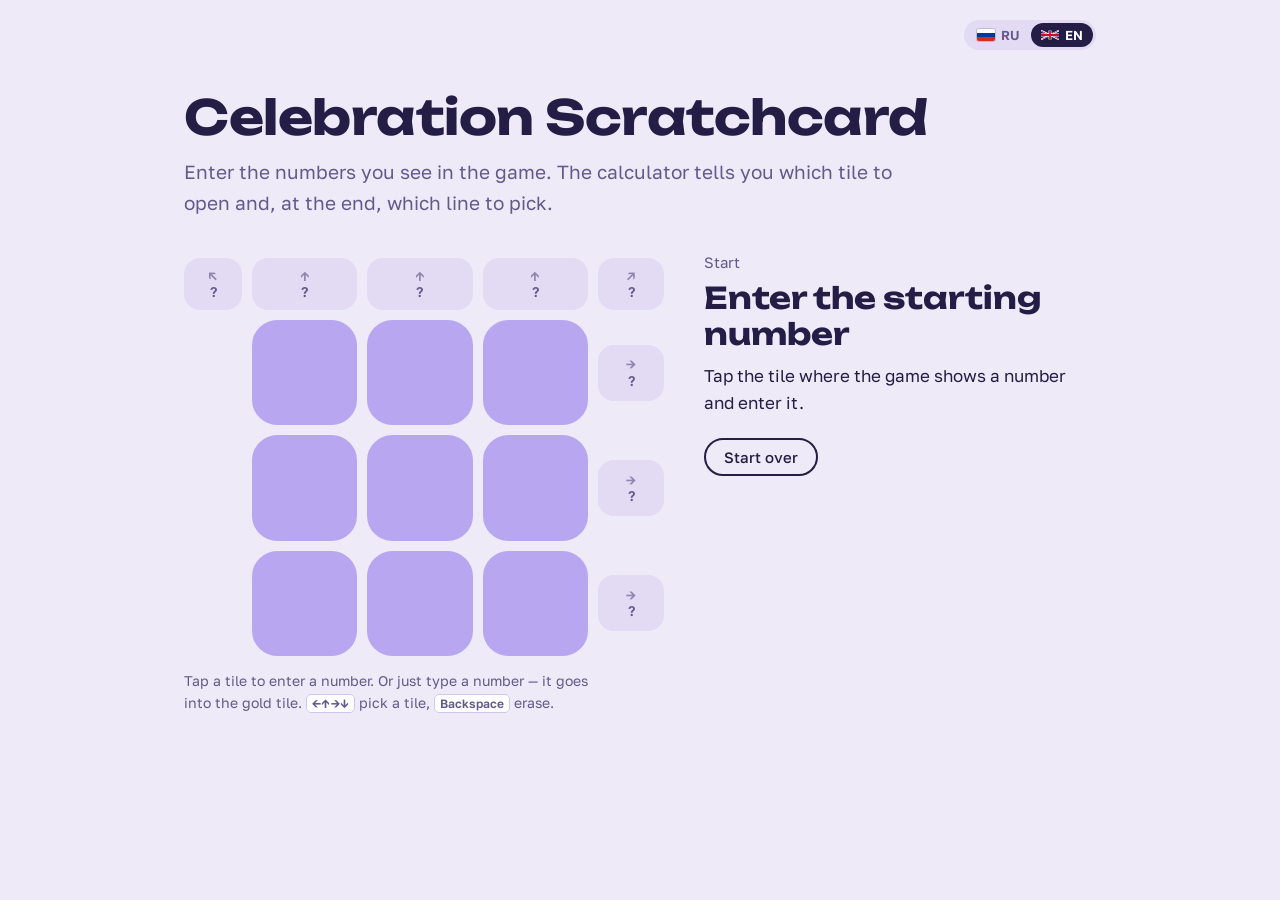
==== index.html @ 51deed46 "Статистика: считаются открытия сайта и уникальные посетители по дням Co-Authored-By: Claude Opus 5.5" ====
<!doctype html>
<html lang="ru">
<head>
<meta charset="utf-8">
<meta name="viewport" content="width=device-width, initial-scale=1">
<title>Моментальная лотерея: калькулятор</title>
<link rel="icon" type="image/png" href="[data-uri]">
<link rel="apple-touch-icon" href="[data-uri]">
<meta name="description" content="Калькулятор лучшего хода в моментальной лотерее 3×3: какую клетку открыть и какую линию выбрать.">
<link rel="stylesheet" href="https://fonts.googleapis.com/css2?family=Golos+Text:wght@400;500;600&family=Unbounded:wght@500;700&display=swap">
<style>
:root {
  --paper: #EEEAF7;
  --paper-deep: #E2DBF3;
  --ink: #241D45;
  --muted: #625A8A;
  --petal: #B9A6F0;
  --petal-soft: #D6CAF7;
  --tile: #4B4592;
  --gold: #F2B92C;
  --pumpkin: #D9542A;
  --rule: #CFC6EA;
  --display: "Unbounded", "Arial Rounded MT Bold", system-ui, sans-serif;
  --text: "Golos Text", "Segoe UI", system-ui, sans-serif;
}

* { box-sizing: border-box; }

html { -webkit-text-size-adjust: 100%; }

body {
  margin: 0;
  background: var(--paper);
  color: var(--ink);
  font: 17px/1.6 var(--text);
}

a { color: var(--tile); }
a:focus-visible, button:focus-visible, input:focus-visible, summary:focus-visible {
  outline: 3px solid var(--gold);
  outline-offset: 2px;
}

.site-header {
  max-width: 960px;
  margin: 0 auto;
  padding: 20px 24px 0;
  display: flex;
  align-items: baseline;
  gap: 16px;
  flex-wrap: wrap;
}
.site-name {
  font: 700 18px/1 var(--display);
  color: var(--ink);
  text-decoration: none;
}
.site-header nav a { color: var(--muted); text-decoration: none; font-size: 15px; }
.site-header nav a:hover { color: var(--ink); }

main { max-width: 960px; margin: 0 auto; padding: 0 24px 64px; }

h1, h2, h3 { font-family: var(--display); font-weight: 700; line-height: 1.15; }
h1 { font-size: clamp(30px, 5vw, 48px); margin: 40px 0 12px; letter-spacing: -0.01em; }
h2 { font-size: clamp(22px, 3vw, 28px); margin: 64px 0 12px; }
h3 { font-size: 17px; margin: 32px 0 8px; font-weight: 500; }

.lede { font-size: 19px; max-width: 62ch; color: var(--muted); margin: 0 0 32px; }
.prose { max-width: 68ch; }
.prose p { margin: 0 0 14px; }

table { border-collapse: collapse; margin: 8px 0 20px; font-size: 16px; }
th, td { text-align: left; padding: 8px 18px 8px 0; border-bottom: 1px solid var(--rule); vertical-align: top; }
th { font-weight: 600; }

.footer { max-width: 960px; margin: 0 auto; padding: 24px; color: var(--muted); font-size: 14px; border-top: 1px solid var(--rule); }

@media (prefers-reduced-motion: reduce) {
  * { transition: none !important; animation: none !important; }
}

  .calc { display: grid; grid-template-columns: minmax(300px, 480px) 1fr; gap: 40px; align-items: start; margin-top: 8px; }
  @media (max-width: 820px) {
    .calc { grid-template-columns: 1fr; gap: 20px; }
    .calc .advice { min-height: 0; }
    .lede { font-size: 17px; margin-bottom: 20px; }
  }

  /* Поле как в игре: значки линий сверху и справа */
  .board {
    display: grid; gap: 10px; max-width: 480px;
    grid-template-columns: 58px repeat(3, minmax(0, 1fr)) 66px;
    grid-template-rows: 60px repeat(3, auto);
  }
  .cell {
    aspect-ratio: 1; border: 0; border-radius: 24%; cursor: pointer;
    background: var(--petal); color: var(--ink);
    display: grid; place-items: center; position: relative;
    font: 700 clamp(26px, 5vw, 38px)/1 var(--display);
    transition: transform .12s ease, box-shadow .12s ease;
  }
  .cell:hover { transform: translateY(-1px); }
  .cell.known { background: var(--tile); color: #fff; }
  .cell.best { box-shadow: 0 0 0 4px var(--gold), 0 0 24px rgba(242,185,44,.55); background: #F7D774; }
  .cell.inline { box-shadow: 0 0 0 4px var(--ink); }
  .cell.picked { outline: 3px dashed var(--ink); outline-offset: 3px; }

  .badge {
    border: 0; border-radius: 16px; cursor: pointer; padding: 4px 2px;
    background: var(--ink); color: #fff;
    display: grid; place-items: center; align-content: center; gap: 1px;
    font: 600 14px/1.1 var(--text); font-variant-numeric: tabular-nums;
  }
  .badge .arr { font-size: 13px; opacity: .65; }
  .badge.empty { background: var(--paper-deep); color: var(--muted); cursor: default; }
  .badge.best { background: var(--gold); color: var(--ink); }
  .badge.sel { outline: 3px solid var(--tile); outline-offset: 2px; }
  .badge.col { align-self: end; height: 52px; }
  .badge.row { align-self: center; height: 56px; }
  .badge.diag { align-self: end; height: 52px; }
  @media (max-width: 460px) {
    .board { gap: 7px; grid-template-columns: 46px repeat(3, minmax(0, 1fr)) 52px; grid-template-rows: 52px repeat(3, auto); }
    .badge { font-size: 12px; border-radius: 12px; }
    .badge.col, .badge.diag { height: 46px; }
  }

  .pad { display: grid; grid-template-columns: repeat(5, 1fr); gap: 8px; margin-top: 18px; max-width: 420px; }
  .pad[hidden] { display: none; }
  .pad button {
    border: 0; border-radius: 12px; padding: 12px 0; cursor: pointer;
    font: 700 18px var(--display); background: #fff; color: var(--ink);
  }
  .pad button:disabled { opacity: .3; cursor: default; }
  .pad .clear { font: 500 14px var(--text); }
  @media (hover: none) { .pad-hint kbd, .kbd-only { display: none; } }
  .pad-hint { font-size: 14px; color: var(--muted); margin: 14px 0 0; max-width: 46ch; }
  kbd { font: 600 12px var(--text); background: #fff; border: 1px solid var(--rule); border-radius: 5px; padding: 1px 5px; }

  .advice { min-height: 220px; }
  .step { font-size: 15px; color: var(--muted); margin: 0 0 6px; }
  .verdict { font: 700 clamp(22px, 3.2vw, 30px)/1.2 var(--display); margin: 0 0 10px; }
  .sub { margin: 0 0 18px; max-width: 46ch; }
  .line-detail { margin-top: 22px; max-width: 520px; }
  .line-detail[hidden] { display: none; }
  .lines-head { font-weight: 600; margin: 0 0 2px; display: flex; justify-content: space-between; gap: 16px; }
  .lines-note { font-size: 14px; color: var(--muted); margin: 0 0 8px; max-width: 52ch; }
  .chips { display: flex; flex-wrap: wrap; gap: 5px; margin-top: 6px; }
  .chip { font-size: 13px; padding: 2px 8px; border-radius: 999px; background: #fff; border: 1px solid var(--rule); font-variant-numeric: tabular-nums; white-space: nowrap; }
  .chip b { font-family: var(--display); font-weight: 700; margin-right: 4px; }
  .chip i { font-style: normal; color: var(--muted); margin-left: 4px; }
  .chip.hi { background: var(--tile); border-color: var(--tile); color: #fff; }
  .chip.hi i { color: #DDD7FF; }
  .chip.mid { background: var(--petal-soft); border-color: var(--petal); }

  .all-lines { margin-top: 36px; }
  .all-lines[hidden] { display: none; }
  .all-lines h2 { margin: 0 0 6px; font-size: 20px; }
  .all-lines .lines-note { margin-bottom: 0; }
  .lines-grid { display: grid; grid-template-columns: repeat(auto-fill, minmax(100px, 1fr)); gap: 8px; margin-top: 14px; }
  .lcol { background: #fff; border: 1px solid var(--rule); border-radius: 14px; padding: 9px 7px; transition: box-shadow .12s ease; }
  .lcol.best { border: 2px solid var(--gold); padding: 8px 6px; }
  .lcol.sel { box-shadow: 0 0 0 3px var(--tile); }
  /* Шапка карточки: мини-поле с клетками линии и средний выигрыш */
  .lcol-head { display: flex; align-items: center; gap: 7px; margin: 0 0 8px; padding-bottom: 8px; border-bottom: 1px solid var(--rule); }
  .mini { display: grid; grid-template-columns: repeat(3, 9px); gap: 2px; flex: none; }
  .mini i { width: 9px; height: 9px; border-radius: 2px; background: var(--paper-deep); }
  .mini i.on { background: var(--tile); }
  .lcol-head .v { font: 700 16px/1 var(--display); white-space: nowrap; letter-spacing: -0.02em; }
  .lcol ul { list-style: none; padding: 0; margin: 0; font-size: 14px; font-variant-numeric: tabular-nums; }
  .lcol li { display: flex; justify-content: space-between; gap: 4px; padding: 2px 4px; border-radius: 6px; }
  .lcol li .s { color: var(--muted); }
  .lcol li .s::after { content: " →"; opacity: .6; }
  .lcol .cols { display: flex; justify-content: space-between; font-size: 11px; color: var(--muted); padding: 0 6px 4px; }
  .lcol li.big { background: var(--petal-soft); font-weight: 700; }
  .lcol li.big .s { color: var(--ink); }
  /* Телефон: три карточки в ряд, компактнее */
  @media (max-width: 460px) {
    .lines-grid { grid-template-columns: repeat(3, minmax(0, 1fr)); gap: 6px; }
    .lcol, .lcol.best { padding: 7px 5px; }
    .lcol.best { padding: 6px 4px; }
    .lcol-head { gap: 5px; }
    .mini { grid-template-columns: repeat(3, 6px); gap: 1px; }
    .mini i { width: 6px; height: 6px; }
    .lcol-head .v { font-size: 14px; }
    .lcol .cols { padding: 0 3px 3px; font-size: 10px; }
    .lcol ul { font-size: 13px; }
    .lcol li { padding: 1px 3px; gap: 4px; }
  }
  .actions { margin-top: 22px; display: flex; gap: 12px; flex-wrap: wrap; }
  .btn { border: 2px solid var(--ink); background: transparent; color: var(--ink); border-radius: 999px; padding: 8px 18px; font: 500 15px var(--text); cursor: pointer; }
  .btn:hover { background: var(--ink); color: var(--paper); }

  /* Запись результата партии */
  .report { margin-top: 22px; padding: 14px 16px; background: #fff; border: 1px solid var(--rule); border-radius: 14px; max-width: 46ch; }
  .report-q { font-weight: 600; margin: 0 0 2px; }
  .report-note { font-size: 14px; color: var(--muted); margin: 0 0 10px; }
  .report-why { font-size: 14px; color: var(--muted); margin: 0 0 4px; }
  .report.nudge { border: 2px solid var(--gold); box-shadow: 0 0 0 4px rgba(242,185,44,.35); }
  .reset-warn { margin: 16px 0 0; padding: 10px 12px; background: #FCEFC7; border: 2px solid var(--gold); border-radius: 12px; font-size: 14px; max-width: 46ch; }
  .sums { display: flex; flex-wrap: wrap; gap: 6px; }
  .sums { gap: 8px; }
  .sums button { border: 0; background: var(--tile); color: #fff; border-radius: 12px; padding: 9px 14px; cursor: pointer; font: 500 15px var(--text); font-variant-numeric: tabular-nums; box-shadow: 0 2px 0 var(--ink); transition: transform .1s ease, background .1s ease; }
  .sums button b { font: 700 17px var(--display); }
  .sums button .arr { opacity: .6; margin: 0 4px; }
  .sums button:hover { background: var(--gold); color: var(--ink); transform: translateY(-1px); }
  .sums button:disabled { opacity: .5; cursor: default; }
  .report-done { margin: 0; font-weight: 600; }
  /* Предупреждение о гарантированной линии */
  .guard { margin: 0 0 18px; padding: 14px 16px; background: #fff; border: 1px solid var(--rule); border-left: 4px solid var(--tile); border-radius: 12px; max-width: 46ch; }
  .guard-title { margin: 0 0 4px; font-weight: 600; }
  .guard-text { margin: 0 0 12px; font-size: 15px; color: var(--muted); }
  .guard .btn { padding: 6px 16px; font-size: 14px; }
  /* Вопрос про фею: две кнопки, без ответа результат не записать */
  .elf-q { margin: 0 0 14px; padding: 12px 14px; background: #FCEFC7; border: 2px solid var(--gold); border-radius: 12px; }
  .elf-q-text { margin: 0 0 10px; font-weight: 600; }
  .seg { display: flex; gap: 8px; flex-wrap: wrap; }
  .seg button { border: 2px solid var(--ink); background: #fff; color: var(--ink); border-radius: 999px; padding: 7px 16px; font: 500 15px var(--text); cursor: pointer; }
  .seg button.on { background: var(--ink); color: #fff; }
  .elf-hint { margin: 10px 0 0; font-size: 14px; color: var(--pumpkin); }

  /* Статистика игроков */
  .stats h2 { margin: 48px 0 14px; font-size: 20px; }
  .st-grid { display: grid; grid-template-columns: repeat(auto-fit, minmax(280px, 1fr)); gap: 12px; }
  @media (min-width: 700px) { .st-grid { grid-template-columns: repeat(2, 1fr); } }
  .st-card { background: #fff; border: 1px solid var(--rule); border-radius: 16px; padding: 16px 18px; }
  .st-card h3 { margin: 0 0 6px; font: 600 14px var(--text); color: var(--muted); }
  .st-big { font: 700 20px/1.25 var(--display); margin: 0 0 6px; }
  .st-text { margin: 0; font-size: 15px; color: var(--muted); }
  .st-text b { color: var(--ink); }
  .elf-split { margin-top: 8px; font-size: 14px; }
  .st-foot { margin: 8px 0 0; font-size: 13px; color: var(--muted); }
  .cmp-note { font-size: 13px; margin: 0 0 10px; }
  .cmp { display: grid; gap: 10px; margin-top: 4px; font-size: 14px; }
  .cmp-row { display: grid; grid-template-columns: 96px 1fr; gap: 10px; align-items: center; }
  .cmp-name { font-weight: 600; line-height: 1.2; }
  .cmp-name small { display: block; font-weight: 400; color: var(--muted); font-size: 12px; }
  .cmp-bars { display: grid; gap: 3px; }
  .cmp-bar { display: grid; grid-template-columns: minmax(40px, 1fr) 13.5em; gap: 8px; align-items: center; font-variant-numeric: tabular-nums; }
  .cmp-bar .track { display: block; }
  .cmp-bar i { display: block; height: 10px; border-radius: 3px; min-width: 2px; }
  .cmp-bar.real i { background: var(--tile); }
  .cmp-bar.calc i { background: var(--petal); }
  .cmp-bar span { white-space: nowrap; color: var(--muted); font-size: 12.5px; }
  /* Телефон: название группы сверху, под ним подпись и полоса на всю ширину карточки */
  @media (max-width: 560px) {
    .cmp { gap: 14px; }
    .cmp-row { grid-template-columns: 1fr; gap: 6px; }
    .cmp-name small { display: inline; margin-left: 6px; }
    .cmp-bars { gap: 6px; }
    .cmp-bar { grid-template-columns: 1fr; gap: 3px; }
    .cmp-bar span:last-child { order: -1; white-space: normal; }
  }
  .cmp-bar.real span { color: var(--ink); }


  .site-header { justify-content: flex-end; align-items: center; }
  .lang { display: flex; gap: 2px; padding: 3px; border-radius: 999px; background: var(--paper-deep); }
  .lang button { display: inline-flex; align-items: center; gap: 6px; border: 0; background: transparent; color: var(--muted); border-radius: 999px; padding: 4px 10px; font: 600 13px var(--text); cursor: pointer; }
  .lang .flag { width: 18px; height: 12px; border-radius: 2px; box-shadow: 0 0 0 1px rgba(0,0,0,.15); flex: none; }
  .lang button.on { background: var(--ink); color: #fff; }
</style>
</head>
<body>
<header class="site-header">
    <div class="lang" role="group" aria-label="Язык / Language"><button type="button" data-lang="ru"><svg class="flag" viewBox="0 0 9 6" aria-hidden="true"><rect width="9" height="2" fill="#fff"/><rect y="2" width="9" height="2" fill="#0039A6"/><rect y="4" width="9" height="2" fill="#D52B1E"/></svg>RU</button><button type="button" data-lang="en"><svg class="flag" viewBox="0 0 60 30" aria-hidden="true"><clipPath id="gbc"><path d="M30,15h30v15zv15h-30zh-30v-15zv-15h30z"/></clipPath><path d="M0,0v30h60v-30z" fill="#012169"/><path d="M0,0 60,30M60,0 0,30" stroke="#fff" stroke-width="6"/><path d="M0,0 60,30M60,0 0,30" clip-path="url(#gbc)" stroke="#C8102E" stroke-width="4"/><path d="M30,0v30M0,15h60" stroke="#fff" stroke-width="10"/><path d="M30,0v30M0,15h60" stroke="#C8102E" stroke-width="6"/></svg>EN</button></div>
</header>

<main>
  <h1 data-i18n="h1">Моментальная лотерея</h1>
  <p class="lede" data-i18n="lede">Отметьте цифры, которые видите в игре. Калькулятор подскажет, какую клетку открыть, а в конце — какую линию выбрать.</p>

  <section class="calc" data-i18n-aria="calcAria" aria-label="Калькулятор хода">
    <div>
      <div class="board" id="board"></div>
      <div class="pad" id="pad" hidden></div>
      <p class="pad-hint" id="padHint"></p>
    </div>
    <div class="advice" aria-live="polite">
      <p class="step" id="step"></p>
      <p class="verdict" id="verdict"></p>
      <p class="sub" id="sub"></p>
      <div class="guard" id="guard" hidden>
        <p class="guard-title" id="guardTitle"></p>
        <p class="guard-text" id="guardText"></p>
        <button class="btn" id="guardBtn" type="button" data-i18n="guardBtn">Взять гарантию</button>
      </div>
      <div class="report" id="report" hidden>
        <p class="report-q" data-i18n="reportQ">Какая сумма выпала? Нажмите на неё</p>
        <p class="report-why" data-i18n="reportWhy">Из отмеченных результатов строится статистика игроков ниже.</p>
        <p class="report-note" id="reportNote"></p>
        <div class="elf-q" id="elfCheckWrap" hidden>
          <p class="elf-q-text" id="elfQText"></p>
          <div class="seg"><button type="button" id="elfYesBtn" data-i18n="elfYes">Появилась</button><button type="button" id="elfNoBtn" data-i18n="elfNo">Не появилась</button></div>
          <p class="elf-hint" id="elfHint" data-i18n="elfHint">Сначала отметьте, появилась ли фея, — потом выберите сумму.</p>
        </div>
        <input type="checkbox" id="elfCheck" hidden>
        <div class="sums" id="reportSums"></div>
      </div>
      <p class="reset-warn" id="resetWarn" data-i18n="resetWarn" hidden>Вы не отметили, какая сумма выпала. Отметьте её выше — это пополнит статистику. Чтобы всё же начать заново, нажмите кнопку ещё раз.</p>
      <div class="actions"><button class="btn" id="reset" type="button" data-i18n="reset">Начать заново</button></div>
    </div>
  </section>

  <section class="all-lines" id="allLines" hidden data-i18n-aria="allLinesAria" aria-label="Все линии">
    <h2 data-i18n="allLinesH">Что может дать каждая линия</h2>
    <p class="lines-note" data-i18n="linesNote">Слева — сумма трёх цифр линии, справа — сколько очков она даёт. Сверху — средний выигрыш линии. Золотая рамка — лучшая линия.</p>
    <div class="lines-grid" id="linesGrid"></div>
  </section>

  <section class="stats" id="stats" hidden data-i18n-aria="statsH" aria-label="Статистика игроков">
    <h2 data-i18n="statsH">Статистика игроков</h2>
    <div class="st-grid">
      <div class="st-card" id="stFair"></div>
      <div class="st-card" id="stGroups"></div>
      <div class="st-card" id="stElf" hidden></div>
      <div class="st-card" id="stMine" hidden></div>
    </div>
  </section>

</main>

<script>
(() => {
  const DEFAULT_PAY = {6:1680,7:84,8:630,9:280,10:42,11:34,12:180,13:120,14:53,15:105,16:53,17:144,18:48,19:202,20:105,21:51,22:420,23:840,24:1008};
  const LINES = [[0,3,6],[1,4,7],[2,5,8],[0,4,8],[2,4,6],[6,7,8],[3,4,5],[0,1,2]];
  // ---------- Языки: все тексты сайта на русском и английском ----------
  const LANG_KEY = "lotteryLang";
  let lang = (() => {
    try { const v = localStorage.getItem(LANG_KEY); if (v === "ru" || v === "en") return v; } catch (e) { /* нет хранилища */ }
    return /^(ru|uk|be|kk)/i.test(navigator.language || "") ? "ru" : "en";
  })();
  const ruPlural = (n, one, few, many) => {
    const a = n % 10, b = n % 100;
    return n + " " + (a === 1 && b !== 11 ? one : a >= 2 && a <= 4 && (b < 12 || b > 14) ? few : many);
  };
  const I18N = {
    ru: {
      title: "Моментальная лотерея: калькулятор",
      h1: "Моментальная лотерея",
      lede: "Отметьте цифры, которые видите в игре. Калькулятор подскажет, какую клетку открыть, а в конце — какую линию выбрать.",
      calcAria: "Калькулятор хода",
      guardBtn: "Взять гарантию",
      reportQ: "Какая сумма выпала? Нажмите на неё",
      reportWhy: "Из отмеченных результатов строится статистика игроков ниже.",
      resetWarn: "Вы не отметили, какая сумма выпала. Отметьте её выше — это пополнит статистику. Чтобы всё же начать заново, нажмите кнопку ещё раз.",
      elfYes: "Появилась",
      elfNo: "Не появилась",
      elfHint: "Сначала отметьте, появилась ли фея, — потом выберите сумму.",
      reset: "Начать заново",
      allLinesAria: "Все линии",
      allLinesH: "Что может дать каждая линия",
      linesNote: "Слева — сумма трёх цифр линии, справа — сколько очков она даёт. Сверху — средний выигрыш линии. Золотая рамка — лучшая линия.",
      statsH: "Статистика игроков",
      lineAcc: ["левую колонку","центральную колонку","правую колонку","диагональ ↘","диагональ ↙","нижний ряд","средний ряд","верхний ряд"],
      lineShort: ["Левая колонка","Центральная колонка","Правая колонка","Диагональ ↘","Диагональ ↙","Нижний ряд","Средний ряд","Верхний ряд"],
      cellNames: ["верхний левый угол","верхний центр","верхний правый угол","центр слева","центр","центр справа","нижний левый угол","нижний центр","нижний правый угол"],
      erase: "Стереть",
      hintIdle: 'Нажмите на клетку, чтобы вписать цифру.<span class="kbd-only"> Или просто введите цифру с клавиатуры — она попадёт в золотую клетку. <kbd>←↑→↓</kbd> выбор клетки, <kbd>Backspace</kbd> стереть.</span>',
      hintCell: c => "Клетка: " + c + ". Введите цифру или выберите ниже.",
      hintDup: d => "Цифра " + d + " уже стоит в поле. Каждая цифра встречается один раз.",
      hintPickFirst: "Сначала выберите клетку: нажмите на неё или используйте стрелки.",
      ariaBest: ", лучший ход",
      ariaEmpty: ", пусто",
      ariaLine: (name, sure, v) => name + ": " + (sure ? "" : "в среднем ") + v + " очков",
      colSum: "сумма", colPts: "очки",
      prizeOne: (p, jack, pay) => "с шансом " + p + " там " + (jack ? "джекпот " : "") + pay,
      prizeMany: list => "с шансом " + list,
      guardTitle: (line, v) => "Можно взять гарантию: " + line.toLowerCase() + " — " + ruPlural(v, "очко", "очка", "очков") + ".",
      guardText: (best, n10, val, prize, avg) => best + " в " + n10 + " из 10 случаев даст меньше " + val + ", зато " + prize + ". В среднем — " + avg + ".",
      stepStart: "Начало",
      verdictStart: "Впишите стартовую цифру",
      subStart: "Нажмите на клетку, где в игре открыта цифра, и введите её.",
      step: n => "Ход " + n + " из 3",
      stepDone: "Все ходы сделаны",
      calculating: "Считаю…",
      stepReady: "Готово",
      verdictStop: "Дальше можно не открывать",
      subStop: (line, v) => "Берите " + line + ": это гарантированные " + v + " очков, больше уже ничего не даст.",
      verdictOpen: c => "Откройте " + c,
      subOpen: "Она подсвечена золотым. Впишите цифру, которая там откроется.",
      verdictTake: line => "Берите " + line,
      subSure: v => "Это гарантированные " + v + " очков.",
      subAvg: v => "В среднем около " + v + " очков.",
      doneQueued: "Сохранено. Сервер сейчас не отвечает — партия отправится сама, когда появится связь.",
      doneOk: "Записано, спасибо!",
      doneNext: " Для новой партии нажмите «Начать заново».",
      elfQPossible: "Фея могла появиться в этой партии:",
      elfQJack: "Линия собрана. Фея помогала?",
      reportNote: line => "Линия: " + line.toLowerCase() + ". Если взяли другую, сначала нажмите на её значок у поля.",
      sumBtn: pay => pay + " очков",
      gamesN: n => ruPlural(n, "партия", "партии", "партий"),
      gamesDat: n => ruPlural(n, "партии", "партиям", "партиям"),
      gamesGen: n => ruPlural(n, "партии", "партий", "партий"),
      times: n => ruPlural(n, "раз", "раза", "раз"),
      share: (n, k) => k ? Math.round(100 * n / k) + "% (" + n + " из " + k + ")" : "—",
      dec: v => String(v).replace(".", ","),
      barReal: (p, n) => "выпало " + p + "% · " + n,
      barCalc: (p, n) => "по расчёту " + p + "% · ≈" + n,
      fairH: "Средний выигрыш игроков",
      fairBig: v => v + " очков за партию",
      fairBased: g => "Посчитано по " + g + ".",
      fairReported: p => " Результат отметили в " + p + "% партий, дошедших до выбора линии.",
      groupsH: g => "Как часто что выпадает (из " + g + ")",
      groupsNote: "Тёмная полоса — сколько выпало на самом деле. Светлая — сколько должно было выпасть, если у всех раскладов цифр равные шансы.",
      gJack: "Джекпот", gBig: "Крупный", gMid: "Средний", gSmall: "Мелкий",
      elfH: "Фея",
      elfBig: p => "Появлялась в " + p + "% случаев",
      elfOf: (n, k) => "<b>" + n + "</b> из " + k + ".",
      elfFill: "Поставила цифру в закрытую клетку:",
      elfRepl: "Заменила открытую цифру:",
      elfFoot: "Случай — партия, где фея могла появиться: после всех открытий в линии две цифры из 1-2-3 или 7-8-9, а третьей нигде нет.",
      mineH: "Ваши партии",
      mineBig: (v, g) => v + " очков за " + g,
      mineText: (a, e) => "В среднем <b>" + a + "</b> за партию, по расчёту ожидалось <b>" + e + "</b>.",
      mineElf: (n, k) => " Фея: <b>" + n + " из " + k + "</b>.",
      locale: "ru-RU"
    },
    en: {
      title: "Celebration Scratchcard: calculator",
      h1: "Celebration Scratchcard",
      lede: "Enter the numbers you see in the game. The calculator tells you which tile to open and, at the end, which line to pick.",
      calcAria: "Move calculator",
      guardBtn: "Take the sure thing",
      reportQ: "Which sum came up? Tap it",
      reportWhy: "The player statistics below are built from the results you mark.",
      resetWarn: "You haven't marked which sum came up. Please mark it above — it helps the statistics. To start over anyway, press the button again.",
      elfYes: "It appeared",
      elfNo: "It didn't",
      elfHint: "First mark whether the Elf's Blessing appeared, then pick the sum.",
      reset: "Start over",
      allLinesAria: "All lines",
      allLinesH: "What each line can pay",
      linesNote: "Left: the sum of the line's three numbers; right: the points it pays. On top: the line's average win. Gold frame: the best line.",
      statsH: "Player statistics",
      lineAcc: ["the left column","the middle column","the right column","diagonal ↘","diagonal ↙","the bottom row","the middle row","the top row"],
      lineShort: ["Left column","Middle column","Right column","Diagonal ↘","Diagonal ↙","Bottom row","Middle row","Top row"],
      cellNames: ["the top-left corner","the top middle","the top-right corner","the middle left","the center","the middle right","the bottom-left corner","the bottom middle","the bottom-right corner"],
      erase: "Erase",
      hintIdle: 'Tap a tile to enter a number.<span class="kbd-only"> Or just type a number — it goes into the gold tile. <kbd>←↑→↓</kbd> pick a tile, <kbd>Backspace</kbd> erase.</span>',
      hintCell: c => "Tile: " + c + ". Type a number or pick one below.",
      hintDup: d => d + " is already on the board. Each number appears only once.",
      hintPickFirst: "Pick a tile first: tap it or use the arrow keys.",
      ariaBest: ", best move",
      ariaEmpty: ", empty",
      ariaLine: (name, sure, v) => name + ": " + (sure ? "" : "on average ") + v + " points",
      colSum: "sum", colPts: "points",
      prizeOne: (p, jack, pay) => "it has a " + p + " chance of " + (jack ? "the jackpot, " : "") + pay,
      prizeMany: list => "it has a chance of " + list,
      guardTitle: (line, v) => "You can take a sure thing: " + line.toLowerCase() + ", " + v + " points.",
      guardText: (best, n10, val, prize, avg) => best + " pays less than " + val + " in " + n10 + " out of 10 cases, but " + prize + ". Average: " + avg + ".",
      stepStart: "Start",
      verdictStart: "Enter the starting number",
      subStart: "Tap the tile where the game shows a number and enter it.",
      step: n => "Move " + n + " of 3",
      stepDone: "All moves done",
      calculating: "Calculating…",
      stepReady: "Done",
      verdictStop: "No need to open more",
      subStop: (line, v) => "Take " + line + ": a guaranteed " + v + " points, nothing can beat it.",
      verdictOpen: c => "Open " + c,
      subOpen: "It's highlighted in gold. Enter the number that shows up there.",
      verdictTake: line => "Take " + line,
      subSure: v => "That's a guaranteed " + v + " points.",
      subAvg: v => "About " + v + " points on average.",
      doneQueued: "Saved. The server isn't responding — the game will be sent automatically once it's back.",
      doneOk: "Recorded, thanks!",
      doneNext: " Press “Start over” for a new game.",
      elfQPossible: "The Elf's Blessing could have appeared this game:",
      elfQJack: "Line complete. Did the Elf's Blessing help?",
      reportNote: line => "Line: " + line.toLowerCase() + ". If you took another one, tap its badge next to the board first.",
      sumBtn: pay => pay + " pts",
      gamesN: n => n + (n === 1 ? " game" : " games"),
      gamesDat: n => n + (n === 1 ? " game" : " games"),
      gamesGen: n => n + (n === 1 ? " game" : " games"),
      times: n => n + (n === 1 ? " time" : " times"),
      share: (n, k) => k ? Math.round(100 * n / k) + "% (" + n + " of " + k + ")" : "—",
      dec: v => String(v),
      barReal: (p, n) => "came up " + p + "% · " + n,
      barCalc: (p, n) => "expected " + p + "% · ≈" + n,
      fairH: "Average player win",
      fairBig: v => v + " points per game",
      fairBased: g => "Based on " + g + ".",
      fairReported: p => " Results were recorded in " + p + "% of games that reached the line choice.",
      groupsH: g => "How often each prize comes up (out of " + g + ")",
      groupsNote: "Dark bar: how often it actually came up. Light bar: how often it should come up if every layout of numbers is equally likely.",
      gJack: "Jackpot", gBig: "Big", gMid: "Medium", gSmall: "Small",
      elfH: "Elf's Blessing",
      elfBig: p => "Appeared in " + p + "% of cases",
      elfOf: (n, k) => "<b>" + n + "</b> of " + k + ".",
      elfFill: "Filled a closed tile:",
      elfRepl: "Replaced an open number:",
      elfFoot: "A case is a game where the Elf's Blessing could appear: after all openings, a line has two numbers from 1-2-3 or 7-8-9 and the third is nowhere on the board.",
      mineH: "Your games",
      mineBig: (v, g) => v + " points in " + g,
      mineText: (a, e) => "On average <b>" + a + "</b> per game, expected <b>" + e + "</b>.",
      mineElf: (n, k) => " Elf's Blessing: <b>" + n + " of " + k + "</b>.",
      locale: "en-US"
    }
  };
  const t = (k, ...a) => { const v = I18N[lang][k]; return typeof v === "function" ? v(...a) : v; };
  const LINE_NAMES = () => t("lineAcc");
  const LINE_SHORT = () => t("lineShort");
  const CELL_NAMES = () => t("cellNames");

  let pay = { ...DEFAULT_PAY };
  let grid = Array(9).fill(0);
  let picked = -1;
  let memoAvg = new Map(), memoLines = new Map(), memoW = new Map();

  const $ = id => document.getElementById(id);

  function resetMemo() { memoAvg = new Map(); memoLines = new Map(); memoW = new Map(); }

  function rest(g) { const out = []; for (let d = 1; d <= 9; d++) if (!g.includes(d)) out.push(d); return out; }

  // Средняя выплата линии: известная сумма base плюс k разных цифр из оставшихся
  function avgPay(base, r, k) {
    const key = base + "|" + k + "|" + r.join("");
    if (memoAvg.has(key)) return memoAvg.get(key);
    let total = 0, n = 0;
    const walk = (start, left, sum) => {
      if (left === 0) { total += pay[sum] || 0; n++; return; }
      for (let i = start; i <= r.length - left; i++) walk(i + 1, left - 1, sum + r[i]);
    };
    walk(0, k, base);
    const v = n ? total / n : 0;
    memoAvg.set(key, v);
    return v;
  }

  function lineEVs(g) {
    const key = g.join("");
    if (memoLines.has(key)) return memoLines.get(key);
    const r = rest(g);
    const v = LINES.map(l => {
      let s = 0, k = 0;
      for (const i of l) { if (g[i]) s += g[i]; else k++; }
      return avgPay(s, r, k);
    });
    memoLines.set(key, v);
    return v;
  }

  // Все возможные суммы линии и их вероятности
  function lineOutcomes(g, line) {
    const r = rest(g);
    let s = 0, k = 0;
    for (const i of line) { if (g[i]) s += g[i]; else k++; }
    const counts = new Map();
    let n = 0;
    const walk = (start, left, sum) => {
      if (left === 0) { counts.set(sum, (counts.get(sum) || 0) + 1); n++; return; }
      for (let i = start; i <= r.length - left; i++) walk(i + 1, left - 1, sum + r[i]);
    };
    walk(0, k, s);
    return [...counts.entries()]
      .map(([sum, c]) => ({ sum, pay: pay[sum] || 0, p: c / n }))
      .sort((a, b) => b.pay - a.pay || a.sum - b.sum);
  }

  // Фея (Благословение эльфа): только когда все три попытки израсходованы, один раз за партию.
  // Если в линии стоят две цифры из 1-2-3 (или 7-8-9), а недостающей нигде не видно, —
  // с шансом 20% фея делает эту линию джекпотом: ставит недостающую цифру в закрытую
  // клетку или заменяет ею открытую неподходящую.
  const ELF_CHANCE = 0.2;
  let elfChance = false; // в этой партии фея могла сработать
  let elfKind = null;    // как могла: "fill" — поставить в закрытую клетку, "replace" — заменить открытую, "both"

  function elfCandidates(g) {
    const out = [];
    for (const S of [[1,2,3],[7,8,9]]) for (const l of LINES) {
      const have = l.map(i => g[i]).filter(v => S.includes(v));
      if (have.length !== 2) continue;
      const miss = S.find(d => !have.includes(d));
      if (g.includes(miss)) continue;
      const cell = l.find(i => !S.includes(g[i]));
      if (!out.some(c => c.cell === cell && c.digit === miss)) out.push({ cell, digit: miss, prev: g[cell] });
    }
    return out;
  }

  // Итог в конце партии: фея может сделать линию джекпотом
  function endValue(g) {
    const base = Math.max(...lineEVs(g));
    const c = elfCandidates(g);
    if (!c.length) return base;
    let s = 0;
    for (const { cell, digit, prev } of c) { g[cell] = digit; s += Math.max(...lineEVs(g)); g[cell] = prev; }
    return (1 - ELF_CHANCE) * base + ELF_CHANCE * s / c.length;
  }

  function elfState() {
    const shown = elfChance && grid.filter(Boolean).length === 5;
    return { possible: elfChance || shown, shown };
  }

  // Лучший средний итог, если осталось m открытий; used — фея уже сработала
  function W(g, m, used) {
    if (m === 0) return used ? Math.max(...lineEVs(g)) : endValue(g);
    const key = g.join("") + "|" + m + "|" + (used ? 1 : 0);
    if (memoW.has(key)) return memoW.get(key);
    const r = rest(g);
    let best = -1;
    for (let i = 0; i < 9; i++) {
      if (g[i]) continue;
      let s = 0;
      for (const d of r) { g[i] = d; s += W(g, m - 1, used); }
      g[i] = 0;
      best = Math.max(best, s / r.length);
    }
    memoW.set(key, best);
    return best;
  }

  function cellValues(g, m, used) {
    const r = rest(g), out = Array(9).fill(null);
    for (let i = 0; i < 9; i++) {
      if (g[i]) continue;
      let s = 0;
      for (const d of r) { g[i] = d; s += W(g, m - 1, used); }
      g[i] = 0;
      out[i] = s / r.length;
    }
    return out;
  }

  // Первый ход — самый тяжёлый расчёт (на телефоне до секунды), поэтому он посчитан заранее тем же кодом:
  // FIRST_MOVE[клетка * 9 + цифра - 1] — ценность остальных клеток по порядку, если открыта только эта цифра
  const FIRST_MOVE = [[598.2472619047619,619.4060119047618,598.2472619047619,619.406011904762,533.003630952381,619.4060119047618,533.003630952381,606.6019642857143],[577.4330952380952,596.4979166666667,577.4330952380952,596.3975,516.4283928571429,596.4979166666667,516.4283928571429,584.1788095238096],[580.1663690476191,602.4242261904762,580.1663690476191,602.1579761904762,519.121369047619,602.4242261904762,519.121369047619,589.557261904762],[471.0288095238095,477.54089285714286,471.0288095238095,476.3277976190476,473.8094047619048,477.54089285714286,473.8094047619048,475.93184523809526],[470.3808333333334,475.4889285714286,470.3808333333334,473.768988095238,470.97535714285715,475.4889285714286,470.97535714285715,473.4129166666667],[477.58482142857144,490.87113095238095,477.58482142857144,490.256130952381,479.67196428571435,490.87113095238095,479.67196428571435,482.2061904761905],[509.7842261904762,526.5255357142858,509.7842261904762,525.9521428571429,489.446130952381,526.5255357142858,489.446130952381,515.2699404761904],[533.8007142857143,554.522261904762,533.8007142857143,553.426369047619,504.5847023809524,554.522261904762,504.5847023809524,540.3405357142858],[544.0766071428571,565.8011904761905,544.0766071428571,565.6048214285714,518.4802976190476,565.8011904761905,518.4802976190476,554.8474404761905],[579.7597023809524,579.7597023809524,507.4810714285715,579.9937500000001,507.4810714285715,518.9679761904762,552.5500000000001,518.9679761904762],[560.9772619047619,560.9772619047619,492.34404761904756,561.8458928571429,492.34404761904756,504.79744047619045,534.4515476190476,504.79744047619045],[562.8846428571429,562.8846428571429,495.59666666666675,563.2342857142858,495.59666666666675,508.14523809523814,536.0450000000001,508.14523809523814],[482.9390476190476,482.9390476190476,480.0675595238095,480.60619047619053,480.0675595238095,482.88482142857146,470.7569047619047,482.88482142857146],[480.7544047619048,480.7544047619048,477.5747023809524,478.7174404761905,477.5747023809524,480.6834523809524,470.37339285714285,480.6834523809524],[492.53363095238103,492.53363095238103,481.6312500000001,497.45285714285717,481.6312500000001,489.79285714285714,472.9054761904762,489.79285714285714],[520.9118452380953,520.9118452380953,489.47529761904764,527.2238095238095,489.47529761904764,497.0269642857143,492.3235714285714,497.0269642857143],[539.1507142857143,539.1507142857143,499.3200595238095,541.9964285714286,499.3200595238095,508.7730357142858,504.8442857142858,508.7730357142858],[542.5914880952381,542.5914880952381,505.19446428571433,544.3834523809525,505.19446428571433,514.4494642857143,507.8347023809524,514.4494642857143],[619.4060119047618,598.2472619047619,533.003630952381,619.406011904762,598.2472619047619,606.6019642857143,533.003630952381,619.4060119047618],[596.4979166666667,577.4330952380952,516.4283928571429,596.3975,577.4330952380952,584.1788095238096,516.4283928571429,596.4979166666667],[602.4242261904762,580.1663690476191,519.121369047619,602.1579761904762,580.1663690476191,589.557261904762,519.121369047619,602.4242261904762],[477.54089285714286,471.0288095238095,473.8094047619048,476.3277976190476,471.0288095238095,475.93184523809526,473.8094047619048,477.54089285714286],[475.4889285714286,470.3808333333334,470.97535714285715,473.768988095238,470.3808333333334,473.4129166666667,470.97535714285715,475.4889285714286],[490.87113095238095,477.58482142857144,479.67196428571435,490.256130952381,477.58482142857144,482.2061904761905,479.67196428571435,490.87113095238095],[526.5255357142858,509.7842261904762,489.446130952381,525.9521428571429,509.7842261904762,515.2699404761904,489.446130952381,526.5255357142858],[554.522261904762,533.8007142857143,504.5847023809524,553.426369047619,533.8007142857143,540.3405357142858,504.5847023809524,554.522261904762],[565.8011904761905,544.0766071428571,518.4802976190476,565.6048214285714,544.0766071428571,554.8474404761905,518.4802976190476,565.8011904761905],[579.7597023809524,507.4810714285715,518.9679761904762,579.9937500000001,552.5500000000001,579.7597023809524,507.4810714285715,518.9679761904762],[560.9772619047619,492.34404761904756,504.79744047619045,561.8458928571429,534.4515476190476,560.9772619047619,492.34404761904756,504.79744047619045],[562.8846428571429,495.59666666666675,508.14523809523814,563.2342857142858,536.0450000000001,562.8846428571429,495.59666666666675,508.14523809523814],[482.9390476190476,480.0675595238095,482.88482142857146,480.60619047619053,470.7569047619047,482.9390476190476,480.0675595238095,482.88482142857146],[480.7544047619048,477.5747023809524,480.6834523809524,478.7174404761905,470.37339285714285,480.7544047619048,477.5747023809524,480.6834523809524],[492.53363095238103,481.6312500000001,489.79285714285714,497.45285714285717,472.9054761904762,492.53363095238103,481.6312500000001,489.79285714285714],[520.9118452380953,489.47529761904764,497.0269642857143,527.2238095238095,492.3235714285714,520.9118452380953,489.47529761904764,497.0269642857143],[539.1507142857143,499.3200595238095,508.7730357142858,541.9964285714286,504.8442857142858,539.1507142857143,499.3200595238095,508.7730357142858],[542.5914880952381,505.19446428571433,514.4494642857143,544.3834523809525,507.8347023809524,542.5914880952381,505.19446428571433,514.4494642857143],[633.2404761904762,627.1591666666668,633.2404761904762,627.1591666666668,627.1591666666668,633.2404761904762,627.1591666666668,633.2404761904762],[610.9619047619047,605.6845833333334,610.9619047619047,605.6845833333334,605.6845833333334,610.9619047619047,605.6845833333334,610.9619047619047],[615.9025,607.0515476190476,615.9025,607.0515476190476,607.0515476190476,615.9025,607.0515476190476,615.9025],[458.59761904761905,445.6069642857143,458.59761904761905,445.6069642857143,445.6069642857143,458.59761904761905,445.6069642857143,458.59761904761905],[456.6691666666666,441.5939880952381,456.6691666666666,441.5939880952381,441.5939880952381,456.6691666666666,441.5939880952381,456.6691666666666],[481.13404761904764,456.3409523809524,481.13404761904764,456.3409523809524,456.3409523809524,481.13404761904764,456.3409523809524,481.13404761904764],[518.6784523809524,501.3075595238096,518.6784523809524,501.3075595238096,501.3075595238096,518.6784523809524,501.3075595238096,518.6784523809524],[553.1533333333333,536.3898809523811,553.1533333333333,536.3898809523811,536.3898809523811,553.1533333333333,536.3898809523811,553.1533333333333],[574.9602380952382,554.3194642857143,574.9602380952382,554.3194642857143,554.3194642857143,574.9602380952382,554.3194642857143,574.9602380952382],[518.9679761904762,507.4810714285715,579.7597023809524,552.5500000000001,579.9937500000001,518.9679761904762,507.4810714285715,579.7597023809524],[504.79744047619045,492.34404761904756,560.9772619047619,534.4515476190476,561.8458928571429,504.79744047619045,492.34404761904756,560.9772619047619],[508.14523809523814,495.59666666666675,562.8846428571429,536.0450000000001,563.2342857142858,508.14523809523814,495.59666666666675,562.8846428571429],[482.88482142857146,480.0675595238095,482.9390476190476,470.7569047619047,480.60619047619053,482.88482142857146,480.0675595238095,482.9390476190476],[480.6834523809524,477.5747023809524,480.7544047619048,470.37339285714285,478.7174404761905,480.6834523809524,477.5747023809524,480.7544047619048],[489.79285714285714,481.6312500000001,492.53363095238103,472.9054761904762,497.45285714285717,489.79285714285714,481.6312500000001,492.53363095238103],[497.0269642857143,489.47529761904764,520.9118452380953,492.3235714285714,527.2238095238095,497.0269642857143,489.47529761904764,520.9118452380953],[508.7730357142858,499.3200595238095,539.1507142857143,504.8442857142858,541.9964285714286,508.7730357142858,499.3200595238095,539.1507142857143],[514.4494642857143,505.19446428571433,542.5914880952381,507.8347023809524,544.3834523809525,514.4494642857143,505.19446428571433,542.5914880952381],[619.4060119047618,533.003630952381,606.6019642857143,598.2472619047619,619.406011904762,533.003630952381,598.2472619047619,619.4060119047618],[596.4979166666667,516.4283928571429,584.1788095238096,577.4330952380952,596.3975,516.4283928571429,577.4330952380952,596.4979166666667],[602.4242261904762,519.121369047619,589.557261904762,580.1663690476191,602.1579761904762,519.121369047619,580.1663690476191,602.4242261904762],[477.54089285714286,473.8094047619048,475.93184523809526,471.0288095238095,476.3277976190476,473.8094047619048,471.0288095238095,477.54089285714286],[475.4889285714286,470.97535714285715,473.4129166666667,470.3808333333334,473.768988095238,470.97535714285715,470.3808333333334,475.4889285714286],[490.87113095238095,479.67196428571435,482.2061904761905,477.58482142857144,490.256130952381,479.67196428571435,477.58482142857144,490.87113095238095],[526.5255357142858,489.446130952381,515.2699404761904,509.7842261904762,525.9521428571429,489.446130952381,509.7842261904762,526.5255357142858],[554.522261904762,504.5847023809524,540.3405357142858,533.8007142857143,553.426369047619,504.5847023809524,533.8007142857143,554.522261904762],[565.8011904761905,518.4802976190476,554.8474404761905,544.0766071428571,565.6048214285714,518.4802976190476,544.0766071428571,565.8011904761905],[518.9679761904762,552.5500000000001,518.9679761904762,507.4810714285715,579.9937500000001,507.4810714285715,579.7597023809524,579.7597023809524],[504.79744047619045,534.4515476190476,504.79744047619045,492.34404761904756,561.8458928571429,492.34404761904756,560.9772619047619,560.9772619047619],[508.14523809523814,536.0450000000001,508.14523809523814,495.59666666666675,563.2342857142858,495.59666666666675,562.8846428571429,562.8846428571429],[482.88482142857146,470.7569047619047,482.88482142857146,480.0675595238095,480.60619047619053,480.0675595238095,482.9390476190476,482.9390476190476],[480.6834523809524,470.37339285714285,480.6834523809524,477.5747023809524,478.7174404761905,477.5747023809524,480.7544047619048,480.7544047619048],[489.79285714285714,472.9054761904762,489.79285714285714,481.6312500000001,497.45285714285717,481.6312500000001,492.53363095238103,492.53363095238103],[497.0269642857143,492.3235714285714,497.0269642857143,489.47529761904764,527.2238095238095,489.47529761904764,520.9118452380953,520.9118452380953],[508.7730357142858,504.8442857142858,508.7730357142858,499.3200595238095,541.9964285714286,499.3200595238095,539.1507142857143,539.1507142857143],[514.4494642857143,507.8347023809524,514.4494642857143,505.19446428571433,544.3834523809525,505.19446428571433,542.5914880952381,542.5914880952381],[606.6019642857143,533.003630952381,619.4060119047618,533.003630952381,619.406011904762,598.2472619047619,619.4060119047618,598.2472619047619],[584.1788095238096,516.4283928571429,596.4979166666667,516.4283928571429,596.3975,577.4330952380952,596.4979166666667,577.4330952380952],[589.557261904762,519.121369047619,602.4242261904762,519.121369047619,602.1579761904762,580.1663690476191,602.4242261904762,580.1663690476191],[475.93184523809526,473.8094047619048,477.54089285714286,473.8094047619048,476.3277976190476,471.0288095238095,477.54089285714286,471.0288095238095],[473.4129166666667,470.97535714285715,475.4889285714286,470.97535714285715,473.768988095238,470.3808333333334,475.4889285714286,470.3808333333334],[482.2061904761905,479.67196428571435,490.87113095238095,479.67196428571435,490.256130952381,477.58482142857144,490.87113095238095,477.58482142857144],[515.2699404761904,489.446130952381,526.5255357142858,489.446130952381,525.9521428571429,509.7842261904762,526.5255357142858,509.7842261904762],[540.3405357142858,504.5847023809524,554.522261904762,504.5847023809524,553.426369047619,533.8007142857143,554.522261904762,533.8007142857143],[554.8474404761905,518.4802976190476,565.8011904761905,518.4802976190476,565.6048214285714,544.0766071428571,565.8011904761905,544.0766071428571]];
  function firstMoveValues(g) {
    const c = g.findIndex(Boolean), vals = FIRST_MOVE[c * 9 + g[c] - 1].slice();
    return g.map(v => v ? null : vals.shift());
  }

  const fmt = v => Math.round(v).toLocaleString(t("locale"));

  // ---------- Отрисовка калькулятора ----------
  const board = $("board"), pad = $("pad");
  // Значки линий как в игре: диагональ ↘ слева сверху, колонки сверху, диагональ ↙ справа сверху, ряды справа
  const BADGES = [
    { line: 3, col: 1, row: 1, arr: "↖", kind: "diag" },
    { line: 0, col: 2, row: 1, arr: "↑", kind: "col" },
    { line: 1, col: 3, row: 1, arr: "↑", kind: "col" },
    { line: 2, col: 4, row: 1, arr: "↑", kind: "col" },
    { line: 4, col: 5, row: 1, arr: "↗", kind: "diag" },
    { line: 7, col: 5, row: 2, arr: "→", kind: "row" },
    { line: 6, col: 5, row: 3, arr: "→", kind: "row" },
    { line: 5, col: 5, row: 4, arr: "→", kind: "row" }
  ];
  const cells = [], badges = [];
  let lastCells = Array(9).fill(null), lastBest = -1;
  let bestLine = -1, selLine = -1, hoverLine = -1;

  function buildBoard() {
    board.innerHTML = "";
    for (let i = 0; i < 9; i++) {
      const b = document.createElement("button");
      b.type = "button"; b.className = "cell";
      b.style.gridColumn = String(2 + (i % 3));
      b.style.gridRow = String(2 + Math.floor(i / 3));
      b.addEventListener("click", () => pick(i));
      board.appendChild(b); cells.push(b);
    }
    BADGES.forEach(d => {
      const b = document.createElement("button");
      b.type = "button"; b.className = "badge " + d.kind;
      b.style.gridColumn = String(d.col); b.style.gridRow = String(d.row);
      b.addEventListener("click", () => { if (grid.some(Boolean)) { selLine = d.line; renderDetail(); paintCells(); renderReport(); const el = $("linesGrid").querySelector('[data-line="' + d.line + '"]'); if (el) el.scrollIntoView({ block: "nearest", behavior: "smooth" }); } });
      b.addEventListener("mouseenter", () => { hoverLine = d.line; paintCells(); });
      b.addEventListener("mouseleave", () => { hoverLine = -1; paintCells(); });
      b.addEventListener("focus", () => { hoverLine = d.line; paintCells(); });
      b.addEventListener("blur", () => { hoverLine = -1; paintCells(); });
      board.appendChild(b); badges.push({ ...d, el: b });
    });
  }

  function buildPad() {
    pad.innerHTML = "";
    for (let d = 1; d <= 9; d++) {
      const b = document.createElement("button");
      b.type = "button"; b.textContent = d;
      b.addEventListener("click", () => setDigit(picked, d));
      pad.appendChild(b);
    }
    const c = document.createElement("button");
    c.type = "button"; c.className = "clear"; c.textContent = t("erase");
    c.addEventListener("click", () => setDigit(picked, 0));
    pad.appendChild(c);
  }

  const HINT_IDLE = () => t("hintIdle");

  function hint(html) { $("padHint").innerHTML = html; }

  function pick(i) {
    picked = picked === i ? -1 : i;
    showPad();
    paintCells();
  }

  function showPad() {
    pad.hidden = picked < 0;
    if (picked < 0) { hint(HINT_IDLE()); return; }
    hint(t("hintCell", CELL_NAMES()[picked]));
    [...pad.children].forEach((b, idx) => {
      if (idx < 9) b.disabled = grid.includes(idx + 1) && grid[picked] !== idx + 1;
    });
  }

  function setDigit(i, d) {
    if (i < 0) return;
    if (d && grid.includes(d) && grid[i] !== d) {
      hint(t("hintDup", d));
      return;
    }
    grid[i] = d;
    picked = -1; pad.hidden = true;
    hint(HINT_IDLE());
    update();
  }

  // Клавиатура: цифра идёт в выбранную клетку, а если ничего не выбрано — в рекомендованную
  document.addEventListener("keydown", e => {
    if (e.target.closest && e.target.closest("input, textarea, select, summary")) return;
    if (e.ctrlKey || e.metaKey || e.altKey) return;
    const k = e.key;
    if (/^[1-9]$/.test(k)) {
      const target = picked >= 0 ? picked : lastBest;
      if (target < 0) { hint(t("hintPickFirst")); return; }
      e.preventDefault();
      setDigit(target, Number(k));
      return;
    }
    if (k === "Backspace" || k === "Delete" || k === "0") {
      if (picked >= 0) { e.preventDefault(); setDigit(picked, 0); }
      return;
    }
    if (k === "Escape") { picked = -1; showPad(); paintCells(); return; }
    const moves = { ArrowLeft: [-1, 0], ArrowRight: [1, 0], ArrowUp: [0, -1], ArrowDown: [0, 1] };
    if (moves[k]) {
      e.preventDefault();
      let from = picked >= 0 ? picked : (lastBest >= 0 ? lastBest : 4);
      if (picked >= 0) {
        const [dx, dy] = moves[k];
        const x = Math.min(2, Math.max(0, (from % 3) + dx)), y = Math.min(2, Math.max(0, Math.floor(from / 3) + dy));
        from = y * 3 + x;
      }
      picked = from; showPad(); paintCells(); cells[picked].focus();
    }
  });

  function paintCells() {
    const show = hoverLine >= 0 ? hoverLine : selLine;
    const inLine = show >= 0 ? LINES[show] : [];
    cells.forEach((b, i) => {
      b.className = "cell";
      if (grid[i]) b.classList.add("known");
      if (i === lastBest) b.classList.add("best");
      if (inLine.includes(i)) b.classList.add("inline");
      if (i === picked) b.classList.add("picked");
      if (grid[i]) { b.textContent = grid[i]; b.setAttribute("aria-label", CELL_NAMES()[i] + ": " + grid[i]); }
      else if (i === lastBest) { b.textContent = ""; b.setAttribute("aria-label", CELL_NAMES()[i] + t("ariaBest")); }
      else { b.textContent = ""; b.setAttribute("aria-label", CELL_NAMES()[i] + t("ariaEmpty")); }
    });
    const any = grid.some(Boolean);
    const ev = any ? lineEVs(grid) : null;
    badges.forEach(d => {
      const el = d.el;
      el.className = "badge " + d.kind;
      if (!any) { el.classList.add("empty"); el.innerHTML = '<span class="arr">' + d.arr + "</span>?"; el.setAttribute("aria-label", LINE_SHORT()[d.line]); return; }
      const sure = LINES[d.line].every(i => grid[i]);
      if (d.line === bestLine) el.classList.add("best");
      if (d.line === selLine) el.classList.add("sel");
      el.innerHTML = '<span class="arr">' + d.arr + "</span>" + (sure ? "" : "~") + fmt(ev[d.line]);
      el.setAttribute("aria-label", t("ariaLine", LINE_SHORT()[d.line], sure, fmt(ev[d.line])));
    });
  }

  function renderDetail() {
    const any = grid.some(Boolean);
    $("allLines").hidden = !any;
    if (!any) return;
    const ev = lineEVs(grid);
    $("linesGrid").innerHTML = BADGES.map(d => {
      const outs = lineOutcomes(grid, LINES[d.line]);
      const sure = outs.length === 1;
      const cls = "lcol" + (d.line === bestLine ? " best" : "") + (d.line === selLine ? " sel" : "");
      const mini = '<span class="mini" aria-hidden="true">' + [0,1,2,3,4,5,6,7,8].map(c => LINES[d.line].includes(c) ? '<i class="on"></i>' : "<i></i>").join("") + "</span>";
      const rows = outs.map(o =>
        '<li class="' + (o.pay >= 420 ? "big" : "") + '"><span class="s">' + o.sum + "</span><span>" + o.pay + "</span></li>"
      ).join("");
      return '<div class="' + cls + '" data-line="' + d.line + '" aria-label="' + LINE_SHORT()[d.line] + '"><p class="lcol-head">' + mini +
        '<span class="v">' + (sure ? "" : "~") + fmt(ev[d.line]) + (sure ? " ✓" : "") + "</span></p><div class=\"cols\"><span>" + t("colSum") + "</span><span>" + t("colPts") + "</span></div><ul>" + rows + "</ul></div>";
    }).join("");
    [...$("linesGrid").children].forEach(el => {
      const line = Number(el.dataset.line);
      el.addEventListener("mouseenter", () => { hoverLine = line; paintCells(); });
      el.addEventListener("mouseleave", () => { hoverLine = -1; paintCells(); });
    });
  }

  // Все попытки израсходованы: запоминаем, могла ли сработать фея
  function noteElfChance(allOpened) {
    if (!allOpened) return;
    const c = elfCandidates(grid);
    if (!c.length) return;
    elfChance = true;
    const fill = c.some(x => !x.prev), repl = c.some(x => x.prev);
    const k = fill && repl ? "both" : fill ? "fill" : "replace";
    elfKind = !elfKind || elfKind === k ? k : "both";
  }

  // Что сделала фея, если игрок отметил, что она появилась. Её цифра уже может быть на поле:
  // пять цифр — встала в закрытую клетку; четыре и линия собрана — заменила открытую
  function elfDone() {
    if (!$("elfCheck").checked) return null;
    if (grid.filter(Boolean).length === 5) return "fill";
    const full = LINES.some(l => [[1,2,3],[7,8,9]].some(S => l.every(i => S.includes(grid[i]))));
    return full ? "replace" : "fill";
  }

  // Есть гарантированная линия, а советуемая чаще даёт меньше неё — предупреждаем
  let guardLine = -1;
  function renderGuard(ev) {
    guardLine = -1;
    LINES.forEach((l, i) => {
      if (l.every(c => grid[c]) && (guardLine < 0 || ev[i] > ev[guardLine])) guardLine = i;
    });
    if (guardLine < 0 || guardLine === bestLine) return;
    const val = ev[guardLine];
    const pLess = lineOutcomes(grid, LINES[bestLine]).filter(o => o.pay < val).reduce((a, o) => a + o.p, 0);
    if (pLess <= 0.5) return;
    // Ради чего рискуют: крупные выигрыши (420+) выше гарантии, а если их нет — лучший исход
    const outs = lineOutcomes(grid, LINES[bestLine]).filter(o => o.pay > val);
    let top = outs.filter(o => o.pay >= 420);
    if (!top.length) top = outs.slice(0, 1);
    const pct = o => Math.round(o.p * 100) + "%";
    const prize = top.length === 1
      ? t("prizeOne", pct(top[0]), top[0].pay >= 1008, top[0].pay)
      : t("prizeMany", top.map(o => pct(o) + " — " + o.pay).join(", "));
    $("guardTitle").textContent = t("guardTitle", LINE_SHORT()[guardLine], Math.round(val));
    $("guardText").textContent = t("guardText", LINE_SHORT()[bestLine], Math.round(pLess * 10), fmt(val), prize, fmt(ev[bestLine]));
    $("guard").hidden = false;
  }
  $("guardBtn").addEventListener("click", () => { selLine = guardLine; renderDetail(); paintCells(); renderReport(); });

  let updateId = 0;
  let finished = false;  // партия дошла до выбора линии
  let resetWarned = false;  // первое нажатие «Начать заново» без отмеченного результата — только напоминание

  function update() {
    const id = ++updateId;
    hideResetWarn();
    const known = grid.filter(Boolean).length;
    lastCells = Array(9).fill(null); lastBest = -1; bestLine = -1; finished = false;
    $("report").hidden = true;
    $("guard").hidden = true;

    if (known === 0) {
      selLine = -1;
      $("step").textContent = t("stepStart");
      $("verdict").textContent = t("verdictStart");
      $("sub").textContent = t("subStart");
      renderDetail(); paintCells(); return;
    }

    const ev = lineEVs(grid);
    bestLine = ev.indexOf(Math.max(...ev));
    const m = Math.max(0, 4 - known);
    const sure = LINES[bestLine].every(i => grid[i]);
    $("step").textContent = m > 0 ? t("step", known) : t("stepDone");
    $("verdict").textContent = t("calculating");
    $("sub").textContent = "";
    paintCells();

    setTimeout(() => {
      // Пока считали, поле уже поменялось — этот расчёт устарел
      if (id !== updateId) return;
      let early = false;
      if (m > 0) {
        lastCells = known === 1 ? firstMoveValues(grid) : cellValues(grid.slice(), m, false);
        let bv = -1;
        lastCells.forEach((v, i) => { if (v != null && v > bv) { bv = v; lastBest = i; } });
        // Готовая линия, лучше которой открытия уже ничего не дадут (1-2-3 или 7-8-9)
        early = sure && bv <= ev[bestLine] + 0.5;
        if (early) {
          lastCells = Array(9).fill(null); lastBest = -1;
          $("step").textContent = t("stepReady");
          $("verdict").textContent = t("verdictStop");
          $("sub").textContent = t("subStop", LINE_NAMES()[bestLine], fmt(ev[bestLine]));
        } else {
          $("verdict").textContent = t("verdictOpen", CELL_NAMES()[lastBest]);
          $("sub").textContent = t("subOpen");
          // Сразу выбираем советуемую клетку и показываем кнопки цифр — остаётся нажать цифру
          picked = lastBest; showPad();
        }
      } else {
        $("verdict").textContent = t("verdictTake", LINE_NAMES()[bestLine]);
        $("sub").textContent = sure ? t("subSure", fmt(ev[bestLine])) : t("subAvg", fmt(ev[bestLine]));
        renderGuard(ev);
      }
      finished = m === 0 || early;
      noteElfChance(m === 0);
      if (finished) sendStart();
      selLine = finished ? bestLine : -1;
      renderDetail(); paintCells(); renderReport();
    }, 20);
  }

  // Плавная прокрутка за заданное время — одинаково заметная и на коротком, и на длинном пути
  function scrollToY(y, ms) {
    const from = window.scrollY, start = performance.now();
    const step = now => {
      const k = Math.min(1, (now - start) / ms);
      const ease = k < .5 ? 2 * k * k : 1 - (-2 * k + 2) ** 2 / 2;
      window.scrollTo({ top: from + (y - from) * ease, behavior: "instant" });
      if (k < 1) requestAnimationFrame(step);
    };
    requestAnimationFrame(step);
  }

  function hideResetWarn() { resetWarned = false; $("resetWarn").hidden = true; $("report").classList.remove("nudge"); }

  $("reset").addEventListener("click", () => {
    if (statsOn && finished && selLine >= 0 && !sent && !resetWarned) {
      resetWarned = true;
      $("resetWarn").hidden = false;
      $("report").classList.add("nudge");
      // Напоминание встаёт над кнопкой и сдвигает её вниз — докручиваем, чтобы были видны оба
      const below = $("reset").getBoundingClientRect().bottom + 16 - window.innerHeight;
      if (below > 0) scrollToY(window.scrollY + below, 400);
      return;
    }
    hideResetWarn();
    // Новая партия начинается с поля — если оно ушло вверх, возвращаем его к верхнему краю экрана
    // (перед перезагрузкой — мгновенно, иначе браузер не успеет докрутить)
    const boardTop = Math.max(0, $("board").getBoundingClientRect().top + window.scrollY - 12);
    if (window.scrollY > boardTop) {
      if (updateReady) window.scrollTo({ top: boardTop, behavior: "instant" });
      else scrollToY(boardTop, 400);
    }
    if (updateReady) { location.reload(); return; }
    grid = Array(9).fill(0); picked = -1; pad.hidden = true; hint(HINT_IDLE()); sent = false; sentQueued = false; elfTouched = false; elfAnswer = null; $("elfCheck").checked = false; gameId = newGameId(); startSent = false; elfChance = false; elfKind = null; update();
  });

  // ---------- Статистика ----------
  // Адрес скрипта Google Таблицы, где хранится статистика. Пока он пустой, запись и статистика спрятаны.
  const SCRIPT_URL = "https://script.google.com/macros/s/AKfycbz_x3bVsvlihXWqDRGagNxRNGbZ5MUp1mx4XP2dqRDtL8D_1UAxbZi758JJ4Qsv47JZqA/exec";
  const statsOn = Boolean(SCRIPT_URL);
  let sent = false;
  let sentQueued = false;  // результат лёг в очередь, а не сразу в базу
  // Id партии: связывает «дошёл до выбора линии» и «отметил результат»
  const newGameId = () => (crypto.randomUUID ? crypto.randomUUID() :
    "10000000-1000-4000-8000-100000000000".replace(/[018]/g, c => (c ^ Math.random() * 16 >> c / 4).toString(16)));
  let gameId = newGameId();
  let startSent = false;
  let elfTouched = false;  // игрок сам трогал галочку — больше не переставляем
  let elfAnswer = null;    // ответ про фею: true / false / null — ещё не ответили
  const answerElf = v => { elfAnswer = v; elfTouched = true; $("elfCheck").checked = v; renderReport(); };
  $("elfYesBtn").addEventListener("click", () => answerElf(true));
  $("elfNoBtn").addEventListener("click", () => answerElf(false));

  // Анонимный id браузера, чтобы считать число игроков
  function playerId() {
    try {
      let id = localStorage.getItem("lotteryPlayer");
      if (!id) { id = Math.random().toString(36).slice(2, 12); localStorage.setItem("lotteryPlayer", id); }
      return id;
    } catch (e) { return "anon"; }
  }

  // Ждём ответ не дольше 10 секунд: Google отвечает за 1–2 с, а при первом обращении — дольше
  const API_TIMEOUT = 10000;
  const API_TRIES = 3;
  // Запрос к скрипту. Тело — простой текст, без своих заголовков: тогда браузер
  // не делает предварительный проверочный запрос, и соединений вдвое меньше
  async function callScript(payload) {
    const ctrl = new AbortController();
    const timer = setTimeout(() => ctrl.abort(), API_TIMEOUT);
    try {
      const r = await fetch(SCRIPT_URL, { method: "POST", body: JSON.stringify(payload), signal: ctrl.signal });
      if (!r.ok) throw new Error("http " + r.status);
      return await r.json();
    } finally { clearTimeout(timer); }
  }

  // Очередь: записи, которые не дошли до базы из-за обрыва связи. Хранится в браузере
  // и отправляется по одной, когда связь появляется (база принимает не чаще раза в 15 секунд)
  const QUEUE_KEY = "lotteryQueue";
  const QUEUE_GAP = 16000;
  function readQueue() {
    try { return JSON.parse(localStorage.getItem(QUEUE_KEY)) || []; } catch (e) { return []; }
  }
  function writeQueue(q) {
    try { localStorage.setItem(QUEUE_KEY, JSON.stringify(q)); } catch (e) { /* без хранилища очередь не работает */ }
  }
  function enqueue(table, row) { writeQueue([...readQueue(), { table, row }]); }

  // Отправка одной записи: "ok" — записана (или уже была), "bad" — скрипт её отверг, "later" — повторить позже
  async function postRow(table, row) {
    let out;
    try {
      out = await callScript({ action: table === "games" ? "game" : "start", row });
    } catch (e) { return { res: "later", msg: "network" }; }
    if (out.ok) return { res: "ok" };
    const msg = String(out.error || "");
    if (msg.includes("bad_game")) return { res: "bad", msg };
    return { res: "later", msg };
  }

  // То же с быстрыми повторами, если связь оборвалась
  async function postRowRetry(table, row) {
    let out;
    for (let i = 0; i < API_TRIES; i++) {
      out = await postRow(table, row);
      if (out.msg !== "network") break;
    }
    return out;
  }

  let flushing = false;
  async function flushQueue() {
    if (!statsOn || flushing) return;
    flushing = true;
    try {
      while (readQueue().length) {
        const [item] = readQueue();
        const { res } = await postRow(item.table, item.row);
        if (res === "later") { setTimeout(flushQueue, QUEUE_GAP); break; }
        writeQueue(readQueue().slice(1));
        if (res === "ok" && item.table === "games") loadStats();
        if (readQueue().length) await new Promise(r => setTimeout(r, QUEUE_GAP));
      }
    } finally { flushing = false; }
  }

  // Первый этап: партия дошла до выбора линии (результата ещё нет)
  async function sendStart() {
    if (!statsOn || startSent) return;
    startSent = true;
    const row = { game_id: gameId, player: playerId() };
    const { res, msg } = await postRowRetry("starts", row);
    if (res === "later" && msg === "network") enqueue("starts", row);
  }

  // Кнопки с возможными суммами выбранной линии
  function renderReport() {
    const box = $("report");
    if (!statsOn || !finished || selLine < 0) { box.hidden = true; return; }
    box.hidden = false;
    if (sent) {
      $("reportNote").textContent = "";
      $("elfCheckWrap").hidden = true;
      $("reportSums").innerHTML = '<p class="report-done">' + (sentQueued ? t("doneQueued") : t("doneOk")) + t("doneNext") + "</p>";
      return;
    }
    // Вопрос про фею — только когда она могла сработать или джекпот уже на поле
    const jackLine = LINES.some(l => [[1,2,3],[7,8,9]].some(S => l.every(i => S.includes(grid[i]))));
    const elfAsk = elfState().possible || jackLine;
    if (!elfTouched && elfState().shown) { elfAnswer = true; $("elfCheck").checked = true; }
    $("elfCheckWrap").hidden = !elfAsk;
    $("elfQText").textContent = elfState().possible ? t("elfQPossible") : t("elfQJack");
    $("elfYesBtn").className = elfAnswer === true ? "on" : "";
    $("elfNoBtn").className = elfAnswer === false ? "on" : "";
    const waitElf = elfAsk && elfAnswer === null;
    $("elfHint").hidden = !waitElf;
    $("reportNote").textContent = t("reportNote", LINE_SHORT()[selLine]);
    const sums = $("reportSums");
    sums.innerHTML = "";
    lineOutcomes(grid, LINES[selLine]).slice().sort((a, b) => a.sum - b.sum).forEach(o => {
      const b = document.createElement("button");
      b.type = "button";
      b.innerHTML = "<b>" + o.sum + '</b><span class="arr">→</span>' + t("sumBtn", o.pay);
      b.disabled = waitElf;
      b.addEventListener("click", () => sendResult(o));
      sums.appendChild(b);
    });
  }

  async function sendResult(o) {
    hideResetWarn();
    [...$("reportSums").children].forEach(b => b.disabled = true);
    const ev = lineEVs(grid);
    const outs = lineOutcomes(grid, LINES[selLine]);
    const groupChance = test => Number(outs.filter(test).reduce((a, x) => a + x.p, 0).toFixed(4));
    const row = {
      game_id: gameId,
      player: playerId(),
      grid: grid.join(""),
      line: selLine,
      best_line: bestLine,
      line_sum: o.sum,
      score: o.pay,
      expected: Math.round(ev[selLine]),
      best_expected: Math.round(ev[bestLine]),
      p_jack: groupChance(o => o.pay >= 1008),
      p_big: groupChance(o => o.pay >= 420 && o.pay < 1008),
      p_mid: groupChance(o => o.pay >= 100 && o.pay < 420),
      elf_possible: elfState().possible || $("elfCheck").checked,
      elf_shown: $("elfCheck").checked,
      elf_moments: elfState().possible || $("elfCheck").checked ? 1 : 0,
      elf_kind: elfKind || elfDone(),
      elf_done: elfDone(),
      lang  // язык сайта при записи — только для таблицы, в статистике не показывается
    };
    // Не ждём ответа сервера: кладём в очередь и сразу пишем «Записано» — очередь отправит сама
    enqueue("games", row);
    sent = true;
    renderReport();
    flushQueue();
  }

  const games = n => t("gamesN", n);

  // «38% (3 из 8)» или прочерк, если случаев ещё не было
  const share = (n, k) => t("share", n, k);
  const times = n => t("times", n);

  // Ожидаемое число партий группы: сумма шансов от скрипта, а у старого скрипта — из процента
  const expN = (st, g) => st[g + "_exp_n"] != null ? st[g + "_exp_n"] : st.games * st[g + "_exp"] / 100;
  const expPct = (st, g) => {
    const v = 100 * expN(st, g) / Math.max(st.games, 1);
    return g === "jack" ? Math.round(10 * v) / 10 : Math.round(v);
  };

  function bars(real, calc, n, calcN, max) {
    const w = v => (100 * v / Math.max(max, 1)) + "%";
    return '<div class="cmp-bars">' +
      '<div class="cmp-bar real"><span class="track"><i style="width:' + w(real) + '"></i></span><span>' + t("barReal", t("dec", real), times(n)) + "</span></div>" +
      '<div class="cmp-bar calc"><span class="track"><i style="width:' + w(calc) + '"></i></span><span>' + t("barCalc", t("dec", calc), times(Math.round(calcN))) + "</span></div></div>";
  }

  // Последняя загруженная статистика хранится в браузере: при открытии страницы
  // показываем её сразу, а свежую подгружаем в фоне и тихо подменяем
  const STATS_KEY = "lotteryStats";
  function readCachedStats() {
    try { return JSON.parse(localStorage.getItem(STATS_KEY)); } catch (e) { return null; }
  }
  function saveCachedStats(data) {
    try { localStorage.setItem(STATS_KEY, JSON.stringify(data)); } catch (e) { /* без хранилища просто не запоминаем */ }
  }

  // open — запрос при открытии страницы: по нему скрипт считает открытия сайта
  async function loadStats(attempt = 1, open = false) {
    if (!statsOn) return;
    if (attempt === 1) { const cached = readCachedStats(); if (cached) renderStats(cached); }
    try {
      const data = await callScript({ action: "stats", player: playerId(), open });
      saveCachedStats(data);
      renderStats(data);
    } catch (e) {
      // Связь оборвалась — тихо пробуем ещё раз
      if (attempt < API_TRIES) setTimeout(() => loadStats(attempt + 1, open), 200);
    }
  }

  let lastStats = null;  // последняя показанная статистика — перерисовать при смене языка
  function renderStats(data) {
    lastStats = data;
    const st = data && data.stats;
    if (!st || !st.games) return;
    {
      $("stats").hidden = false;

      // 1. Сколько в среднем даёт партия
      $("stFair").innerHTML = "<h3>" + t("fairH") + "</h3>" +
        '<p class="st-big">' + t("fairBig", fmt(st.avg_score)) + "</p>" +
        '<p class="st-text">' + t("fairBased", t("gamesDat", st.games)) +
        (st.started ? t("fairReported", Math.min(100, Math.round(100 * st.reported / st.started))) : "") + "</p>";

      // 2. Как часто выпадают крупные выигрыши — по факту и по расчёту
      const barMax = Math.max(st.jack_pct, st.big_pct, st.mid_pct, st.small_pct, ...["jack", "big", "mid", "small"].map(g => expPct(st, g)));
      $("stGroups").innerHTML = "<h3>" + t("groupsH", t("gamesGen", st.games)) + "</h3>" +
        '<p class="st-text cmp-note">' + t("groupsNote") + '</p><div class="cmp">' +
        '<div class="cmp-row"><span class="cmp-name">' + t("gJack") + '<small>1008, 1680</small></span>' + bars(st.jack_pct, expPct(st, "jack"), st.jack_n, expN(st, "jack"), barMax) + "</div>" +
        '<div class="cmp-row"><span class="cmp-name">' + t("gBig") + '<small>420–840</small></span>' + bars(st.big_pct, expPct(st, "big"), st.big_n, expN(st, "big"), barMax) + "</div>" +
        '<div class="cmp-row"><span class="cmp-name">' + t("gMid") + '<small>105–280</small></span>' + bars(st.mid_pct, expPct(st, "mid"), st.mid_n, expN(st, "mid"), barMax) + "</div>" +
        '<div class="cmp-row"><span class="cmp-name">' + t("gSmall") + '<small>34–84</small></span>' + bars(st.small_pct, expPct(st, "small"), st.small_n, expN(st, "small"), barMax) + "</div></div>";

      // 3. Фея
      $("stElf").hidden = !st.elf_chances;
      if (st.elf_chances) {
        $("stElf").innerHTML = "<h3>" + t("elfH") + "</h3>" +
          '<p class="st-big">' + t("elfBig", Math.round(100 * st.elf_n / st.elf_chances)) + "</p>" +
          '<p class="st-text">' + t("elfOf", st.elf_n, st.elf_chances) + "</p>" +
          (st.fill_chances || st.repl_chances
            ? '<p class="st-text elf-split">' + t("elfFill") + " <b>" + share(st.fill_n, st.fill_chances) +
              "</b><br>" + t("elfRepl") + " <b>" + share(st.repl_n, st.repl_chances) + "</b></p>"
            : "") +
          '<p class="st-foot">' + t("elfFoot") + "</p>";
      }

      // 4. Личные результаты
      const me = data.me;
      $("stMine").hidden = !(me && me.games);
      if (me && me.games) {
        $("stMine").innerHTML = "<h3>" + t("mineH") + "</h3>" +
          '<p class="st-big">' + t("mineBig", fmt(me.total), games(me.games)) + "</p>" +
          '<p class="st-text">' + t("mineText", fmt(me.avg_score), fmt(me.avg_expected)) +
          (me.elf_chances ? t("mineElf", me.elf_n, me.elf_chances) : "") + "</p>";
      }
    }
  }

  // Подписи в разметке и всё, что рисует калькулятор, — на выбранном языке
  function applyLang() {
    document.documentElement.lang = lang;
    document.title = t("title");
    document.querySelectorAll("[data-i18n]").forEach(el => { el.textContent = t(el.dataset.i18n); });
    document.querySelectorAll("[data-i18n-aria]").forEach(el => { el.setAttribute("aria-label", t(el.dataset.i18nAria)); });
    document.querySelectorAll(".lang button").forEach(b => b.classList.toggle("on", b.dataset.lang === lang));
  }
  document.querySelectorAll(".lang button").forEach(b => b.addEventListener("click", () => {
    if (b.dataset.lang === lang) return;
    lang = b.dataset.lang;
    try { localStorage.setItem(LANG_KEY, lang); } catch (e) { /* не запомним — не страшно */ }
    applyLang(); buildPad(); hint(picked >= 0 ? t("hintCell", CELL_NAMES()[picked]) : HINT_IDLE()); update();
    if (lastStats) renderStats(lastStats);
  }));

  // ---------- Тихое обновление ----------
  // Раз в несколько минут и при возвращении на вкладку сверяем метку страницы на сервере.
  // Если вышла новая версия — перезагружаемся только в безопасный момент: по «Начать заново»
  // или при возвращении на вкладку, когда партия ещё не начата. Посреди партии не трогаем.
  const UPDATE_EVERY = 5 * 60 * 1000;
  let pageStamp = null, updateReady = false;
  async function pageVersion() {
    try {
      const r = await fetch(location.href.split("#")[0], { method: "HEAD", cache: "no-store" });
      return r.ok ? (r.headers.get("etag") || r.headers.get("last-modified")) : null;
    } catch (e) { return null; }
  }
  async function checkUpdate() {
    const v = await pageVersion();
    if (!v) return;
    if (!pageStamp) pageStamp = v;
    else if (v !== pageStamp) updateReady = true;
  }
  checkUpdate();
  setInterval(checkUpdate, UPDATE_EVERY);
  document.addEventListener("visibilitychange", async () => {
    if (document.hidden) return;
    await checkUpdate();
    if (updateReady && !grid.some(Boolean)) location.reload();
  });

  applyLang(); buildBoard(); buildPad(); loadStats(1, true); flushQueue(); hint(HINT_IDLE()); update();
})();
</script>
</body>
</html>
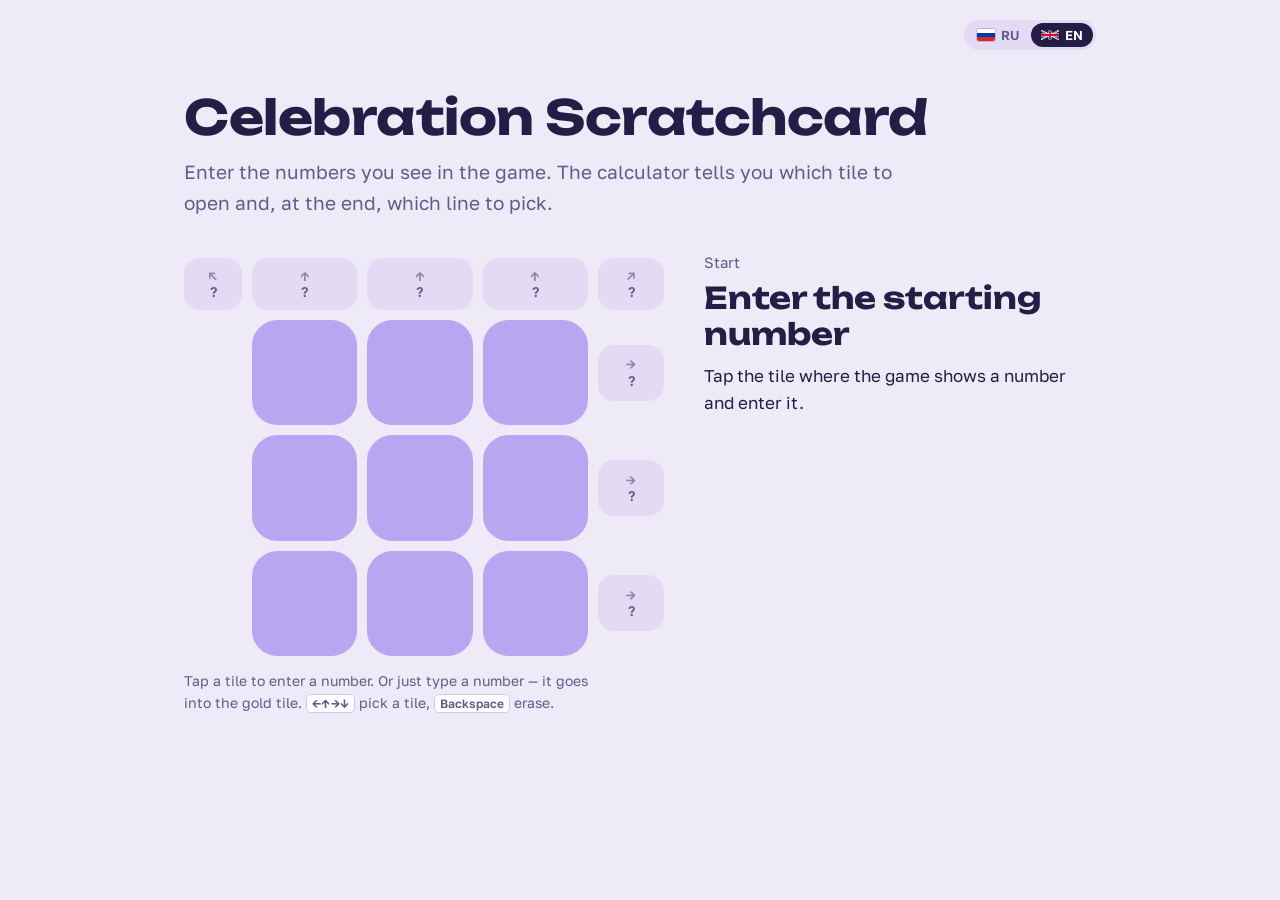
==== commit b28ac15f: "Кнопка «Начать заново» скрыта, пока на поле нет цифр Co-Authored-By: Claude Opus 5.5 <noreply@anthro" ====
--- a/index.html
+++ b/index.html
@@ -290,7 +290,7 @@
         <p class="report-note" id="reportNote"></p>
         <div class="elf-q" id="elfCheckWrap" hidden>
           <p class="elf-q-text" id="elfQText"></p>
-          <div class="seg"><button type="button" id="elfYesBtn" data-i18n="elfYes">Появилась</button><button type="button" id="elfNoBtn" data-i18n="elfNo">Не появилась</button></div>
+          <div class="seg" id="elfBtns"></div>
           <p class="elf-hint" id="elfHint" data-i18n="elfHint">Сначала отметьте, появилась ли фея, — потом выберите сумму.</p>
         </div>
         <input type="checkbox" id="elfCheck" hidden>
@@ -386,6 +386,9 @@
       doneNext: " Для новой партии нажмите «Начать заново».",
       elfQPossible: "Фея могла появиться в этой партии:",
       elfQJack: "Линия собрана. Фея помогала?",
+      elfQOpts: "Фея могла появиться. Что было в игре?",
+      elfOptReplace: (p, d, line) => "Заменила " + p + " на " + d + " (" + line.toLowerCase() + ")",
+      elfOptFill: (d, line) => "Поставила " + d + " (" + line.toLowerCase() + ")",
       reportNote: line => "Линия: " + line.toLowerCase() + ". Если взяли другую, сначала нажмите на её значок у поля.",
       sumBtn: pay => pay + " очков",
       gamesN: n => ruPlural(n, "партия", "партии", "партий"),
@@ -467,6 +470,9 @@
       doneNext: " Press “Start over” for a new game.",
       elfQPossible: "The Elf's Blessing could have appeared this game:",
       elfQJack: "Line complete. Did the Elf's Blessing help?",
+      elfQOpts: "The Elf's Blessing could have appeared. What happened in the game?",
+      elfOptReplace: (p, d, line) => "Replaced " + p + " with " + d + " (" + line.toLowerCase() + ")",
+      elfOptFill: (d, line) => "Added " + d + " (" + line.toLowerCase() + ")",
       reportNote: line => "Line: " + line.toLowerCase() + ". If you took another one, tap its badge next to the board first.",
       sumBtn: pay => pay + " pts",
       gamesN: n => n + (n === 1 ? " game" : " games"),
@@ -565,6 +571,10 @@
   const ELF_CHANCE = 0.2;
   let elfChance = false; // в этой партии фея могла сработать
   let elfKind = null;    // как могла: "fill" — поставить в закрытую клетку, "replace" — заменить открытую, "both"
+  let elfLines = 0;      // сколько линий фея могла доделать (только для таблицы: растёт ли её шанс при двух линиях)
+  let elfOpts = [];      // что фея могла сделать на поле до неё: { cell, digit, prev, line }
+  let elfApplied = null; // вариант, который игрок отметил, — его цифра уже стоит на поле
+  let elfAutoSend = false; // после отметки феи записать сумму без нажатия
 
   function elfCandidates(g) {
     const out = [];
@@ -801,13 +811,44 @@
 
   // Все попытки израсходованы: запоминаем, могла ли сработать фея
   function noteElfChance(allOpened) {
-    if (!allOpened) return;
+    if (elfApplied) return;  // на поле уже цифра феи — варианты считаны с поля до неё
+    if (!allOpened) { elfOpts = []; return; }
     const c = elfCandidates(grid);
-    if (!c.length) return;
+    if (!c.length) { elfOpts = []; return; }
     elfChance = true;
     const fill = c.some(x => !x.prev), repl = c.some(x => x.prev);
     const k = fill && repl ? "both" : fill ? "fill" : "replace";
     elfKind = !elfKind || elfKind === k ? k : "both";
+    elfLines = Math.max(elfLines, elfLineCount(grid));
+    elfOpts = c.map(x => ({ ...x, line: LINES.findIndex(l => l.includes(x.cell) &&
+      [[1,2,3],[7,8,9]].some(S => S.includes(x.digit) && l.every(i => i === x.cell || S.includes(grid[i])))) }));
+  }
+
+  // Сколько линий фея могла бы доделать на поле g
+  function elfLineCount(g) {
+    return LINES.filter(l => [[1,2,3],[7,8,9]].some(S => {
+      const have = l.filter(i => S.includes(g[i]));
+      return have.length === 2 && !g.includes(S.find(d => !have.some(i => g[i] === d)));
+    })).length;
+  }
+
+  // Число линий для таблицы. Если игрок ввёл поле уже после феи (линия собрана), восстанавливаем,
+  // каким оно было до неё: убираем или подменяем по очереди цифры собранной линии. Совпало у всех
+  // вариантов — пишем это число, разошлось — 0 («неизвестно»)
+  function elfLinesForTable() {
+    if (elfLines || !$("elfCheck").checked) return elfLines;
+    const opened = grid.filter(Boolean).length, counts = new Set();
+    for (const l of LINES) for (const S of [[1,2,3],[7,8,9]]) {
+      if (!l.every(i => S.includes(grid[i]))) continue;
+      for (const i of l) {
+        const tries = opened === 5 ? [0] : [1,2,3,4,5,6,7,8,9].filter(d => !grid.includes(d));
+        for (const d of tries) {
+          const g = grid.slice(); g[i] = d;
+          if (elfCandidates(g).some(c => c.cell === i && c.digit === grid[i])) counts.add(elfLineCount(g));
+        }
+      }
+    }
+    return counts.size === 1 ? [...counts][0] : 0;
   }
 
   // Что сделала фея, если игрок отметил, что она появилась. Её цифра уже может быть на поле:
@@ -851,11 +892,17 @@
   function update() {
     const id = ++updateId;
     hideResetWarn();
+    // Игрок сам поменял клетку с цифрой феи — отмеченный вариант больше не действует
+    if (elfApplied && grid[elfApplied.cell] !== elfApplied.digit) {
+      elfApplied = null; elfAnswer = null; elfTouched = false; $("elfCheck").checked = false;
+    }
     const known = grid.filter(Boolean).length;
     lastCells = Array(9).fill(null); lastBest = -1; bestLine = -1; finished = false;
     $("report").hidden = true;
     $("guard").hidden = true;
 
+    // На пустом поле сбрасывать нечего — кнопку прячем
+    $("reset").hidden = known === 0;
     if (known === 0) {
       selLine = -1;
       $("step").textContent = t("stepStart");
@@ -904,6 +951,12 @@
       if (finished) sendStart();
       selLine = finished ? bestLine : -1;
       renderDetail(); paintCells(); renderReport();
+      // Игрок отметил, что сделала фея: линия собрана, сумма одна — записываем её сразу
+      if (elfAutoSend) {
+        elfAutoSend = false;
+        const outs = finished && selLine >= 0 && !sent ? lineOutcomes(grid, LINES[selLine]) : [];
+        if (outs.length === 1) sendResult(outs[0]);
+      }
     }, 20);
   }
 
@@ -940,7 +993,7 @@
       else scrollToY(boardTop, 400);
     }
     if (updateReady) { location.reload(); return; }
-    grid = Array(9).fill(0); picked = -1; pad.hidden = true; hint(HINT_IDLE()); sent = false; sentQueued = false; elfTouched = false; elfAnswer = null; $("elfCheck").checked = false; gameId = newGameId(); startSent = false; elfChance = false; elfKind = null; update();
+    grid = Array(9).fill(0); picked = -1; pad.hidden = true; hint(HINT_IDLE()); sent = false; sentQueued = false; elfTouched = false; elfAnswer = null; $("elfCheck").checked = false; gameId = newGameId(); startSent = false; elfChance = false; elfKind = null; elfLines = 0; elfOpts = []; elfApplied = null; update();
   });
 
   // ---------- Статистика ----------
@@ -957,8 +1010,25 @@
   let elfTouched = false;  // игрок сам трогал галочку — больше не переставляем
   let elfAnswer = null;    // ответ про фею: true / false / null — ещё не ответили
   const answerElf = v => { elfAnswer = v; elfTouched = true; $("elfCheck").checked = v; renderReport(); };
-  $("elfYesBtn").addEventListener("click", () => answerElf(true));
-  $("elfNoBtn").addEventListener("click", () => answerElf(false));
+  // Игрок отметил, что сделала фея: ставим её цифру на поле — калькулятор сам выберет собранную линию
+  function applyElf(o) {
+    if (elfApplied) grid[elfApplied.cell] = elfApplied.prev;
+    grid[o.cell] = o.digit; elfApplied = o; elfAutoSend = true;
+    elfAnswer = true; elfTouched = true; $("elfCheck").checked = true;
+    picked = -1; pad.hidden = true; update();
+  }
+  // «Не появилась»: если цифру феи уже поставили — возвращаем поле как было
+  function noElf() {
+    if (elfApplied) { grid[elfApplied.cell] = elfApplied.prev; elfApplied = null; }
+    elfAnswer = false; elfTouched = true; $("elfCheck").checked = false;
+    update();
+  }
+  function elfButton(label, on, onClick) {
+    const b = document.createElement("button");
+    b.type = "button"; b.textContent = label; if (on) b.className = "on";
+    b.addEventListener("click", onClick);
+    return b;
+  }
 
   // Анонимный id браузера, чтобы считать число игроков
   function playerId() {
@@ -1056,12 +1126,25 @@
     }
     // Вопрос про фею — только когда она могла сработать или джекпот уже на поле
     const jackLine = LINES.some(l => [[1,2,3],[7,8,9]].some(S => l.every(i => S.includes(grid[i]))));
-    const elfAsk = elfState().possible || jackLine;
-    if (!elfTouched && elfState().shown) { elfAnswer = true; $("elfCheck").checked = true; }
+    const elfAsk = elfOpts.length > 0 || elfState().possible || jackLine;
+    const btns = $("elfBtns");
+    btns.innerHTML = "";
+    if (elfOpts.length) {
+      // Конкретные варианты: что фея могла сделать. Если её цифра уже на поле — вариант отмечен
+      const cur = elfApplied || elfOpts.find(o => grid[o.cell] === o.digit);
+      if (cur && !elfTouched) { elfAnswer = true; $("elfCheck").checked = true; }
+      $("elfQText").textContent = t("elfQOpts");
+      elfOpts.forEach(o => btns.appendChild(elfButton(
+        o.prev ? t("elfOptReplace", o.prev, o.digit, LINE_SHORT()[o.line]) : t("elfOptFill", o.digit, LINE_SHORT()[o.line]),
+        elfAnswer === true && cur && cur.cell === o.cell && cur.digit === o.digit, () => applyElf(o))));
+      btns.appendChild(elfButton(t("elfNo"), elfAnswer === false, noElf));
+    } else {
+      if (!elfTouched && elfState().shown) { elfAnswer = true; $("elfCheck").checked = true; }
+      $("elfQText").textContent = elfState().possible ? t("elfQPossible") : t("elfQJack");
+      btns.appendChild(elfButton(t("elfYes"), elfAnswer === true, () => answerElf(true)));
+      btns.appendChild(elfButton(t("elfNo"), elfAnswer === false, () => answerElf(false)));
+    }
     $("elfCheckWrap").hidden = !elfAsk;
-    $("elfQText").textContent = elfState().possible ? t("elfQPossible") : t("elfQJack");
-    $("elfYesBtn").className = elfAnswer === true ? "on" : "";
-    $("elfNoBtn").className = elfAnswer === false ? "on" : "";
     const waitElf = elfAsk && elfAnswer === null;
     $("elfHint").hidden = !waitElf;
     $("reportNote").textContent = t("reportNote", LINE_SHORT()[selLine]);
@@ -1100,6 +1183,7 @@
       elf_shown: $("elfCheck").checked,
       elf_moments: elfState().possible || $("elfCheck").checked ? 1 : 0,
       elf_kind: elfKind || elfDone(),
+      elf_lines: elfLinesForTable(),
       elf_done: elfDone(),
       lang  // язык сайта при записи — только для таблицы, в статистике не показывается
     };
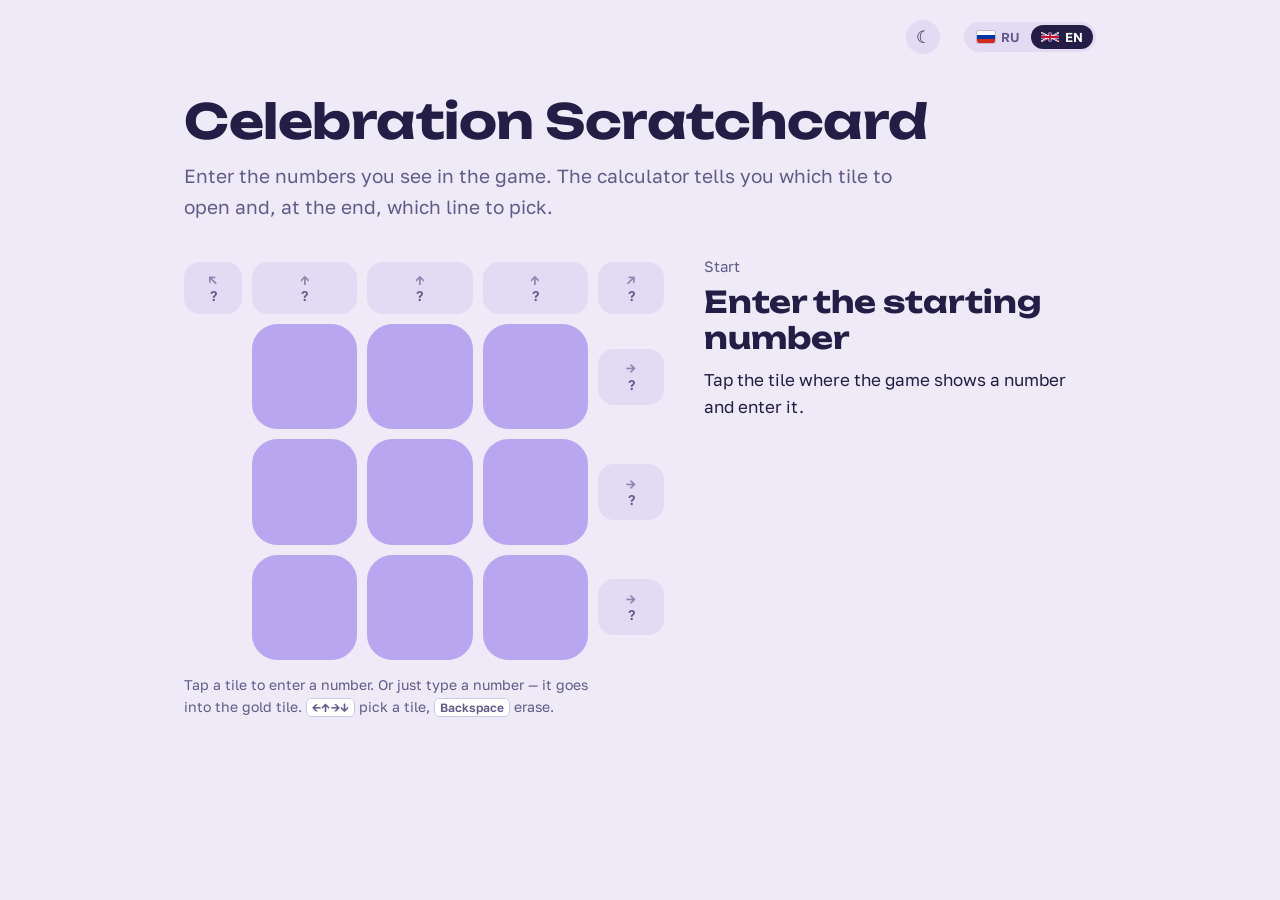
==== commit b811d682: "Исправлено: после ввода с клавиатуры золотая рамка оставалась на первой клетке Co-Authored-By: Claud" ====
--- a/index.html
+++ b/index.html
@@ -3,6 +3,15 @@
 <head>
 <meta charset="utf-8">
 <meta name="viewport" content="width=device-width, initial-scale=1">
+<script>
+  // Тема: сохранённый выбор, иначе как в системе. Ставим до отрисовки, чтобы страница не мигала
+  (function () {
+    var t = null;
+    try { t = localStorage.getItem("lotteryTheme"); } catch (e) { /* без хранилища — как в системе */ }
+    if (t !== "dark" && t !== "light") t = matchMedia("(prefers-color-scheme: dark)").matches ? "dark" : "light";
+    document.documentElement.dataset.theme = t;
+  })();
+</script>
 <title>Моментальная лотерея: калькулятор</title>
 <link rel="icon" type="image/png" href="[data-uri]">
 <link rel="apple-touch-icon" href="[data-uri]">
@@ -20,8 +29,34 @@
   --gold: #F2B92C;
   --pumpkin: #D9542A;
   --rule: #CFC6EA;
+  --card: #fff;            /* фон карточек и кнопок */
+  --warn-bg: #FCEFC7;      /* плашки феи и напоминания */
+  --best-cell: #F7D774;    /* советуемая клетка */
+  --solid: #241D45;        /* тёмные значки и выбранные кнопки */
+  --on-solid: #fff;
+  --on-gold: #241D45;      /* текст на золотом */
+  --on-tile: #fff;         /* цифры в открытых клетках */
   --display: "Unbounded", "Arial Rounded MT Bold", system-ui, sans-serif;
   --text: "Golos Text", "Segoe UI", system-ui, sans-serif;
+}
+/* Тёмная тема: включается сама по настройке системы или кнопкой ☾/☀ */
+:root[data-theme="dark"] {
+  color-scheme: dark;
+  --paper: #16132A;
+  --paper-deep: #241F42;
+  --ink: #DDD7F2;
+  --muted: #A79FCB;
+  --petal: #3B3372;
+  --petal-soft: #2D2756;
+  --tile: #6C61D6;
+  --pumpkin: #F08A5D;
+  --rule: #38315F;
+  --card: #1F1B38;
+  --warn-bg: #3A3117;
+  --best-cell: #F2C94C;
+  --solid: #3A3370;
+  --on-solid: #E6E1F6;
+  --on-tile: #F0EDFB;
 }
 
 * { box-sizing: border-box; }
@@ -100,20 +135,20 @@
     transition: transform .12s ease, box-shadow .12s ease;
   }
   .cell:hover { transform: translateY(-1px); }
-  .cell.known { background: var(--tile); color: #fff; }
-  .cell.best { box-shadow: 0 0 0 4px var(--gold), 0 0 24px rgba(242,185,44,.55); background: #F7D774; }
+  .cell.known { background: var(--tile); color: var(--on-tile); }
+  .cell.best { box-shadow: 0 0 0 4px var(--gold), 0 0 24px rgba(242,185,44,.55); background: var(--best-cell); color: var(--on-gold); }
   .cell.inline { box-shadow: 0 0 0 4px var(--ink); }
   .cell.picked { outline: 3px dashed var(--ink); outline-offset: 3px; }
 
   .badge {
     border: 0; border-radius: 16px; cursor: pointer; padding: 4px 2px;
-    background: var(--ink); color: #fff;
+    background: var(--solid); color: var(--on-solid);
     display: grid; place-items: center; align-content: center; gap: 1px;
     font: 600 14px/1.1 var(--text); font-variant-numeric: tabular-nums;
   }
   .badge .arr { font-size: 13px; opacity: .65; }
   .badge.empty { background: var(--paper-deep); color: var(--muted); cursor: default; }
-  .badge.best { background: var(--gold); color: var(--ink); }
+  .badge.best { background: var(--gold); color: var(--on-gold); }
   .badge.sel { outline: 3px solid var(--tile); outline-offset: 2px; }
   .badge.col { align-self: end; height: 52px; }
   .badge.row { align-self: center; height: 56px; }
@@ -128,13 +163,13 @@
   .pad[hidden] { display: none; }
   .pad button {
     border: 0; border-radius: 12px; padding: 12px 0; cursor: pointer;
-    font: 700 18px var(--display); background: #fff; color: var(--ink);
+    font: 700 18px var(--display); background: var(--card); color: var(--ink);
   }
   .pad button:disabled { opacity: .3; cursor: default; }
   .pad .clear { font: 500 14px var(--text); }
   @media (hover: none) { .pad-hint kbd, .kbd-only { display: none; } }
   .pad-hint { font-size: 14px; color: var(--muted); margin: 14px 0 0; max-width: 46ch; }
-  kbd { font: 600 12px var(--text); background: #fff; border: 1px solid var(--rule); border-radius: 5px; padding: 1px 5px; }
+  kbd { font: 600 12px var(--text); background: var(--card); border: 1px solid var(--rule); border-radius: 5px; padding: 1px 5px; }
 
   .advice { min-height: 220px; }
   .step { font-size: 15px; color: var(--muted); margin: 0 0 6px; }
@@ -145,7 +180,7 @@
   .lines-head { font-weight: 600; margin: 0 0 2px; display: flex; justify-content: space-between; gap: 16px; }
   .lines-note { font-size: 14px; color: var(--muted); margin: 0 0 8px; max-width: 52ch; }
   .chips { display: flex; flex-wrap: wrap; gap: 5px; margin-top: 6px; }
-  .chip { font-size: 13px; padding: 2px 8px; border-radius: 999px; background: #fff; border: 1px solid var(--rule); font-variant-numeric: tabular-nums; white-space: nowrap; }
+  .chip { font-size: 13px; padding: 2px 8px; border-radius: 999px; background: var(--card); border: 1px solid var(--rule); font-variant-numeric: tabular-nums; white-space: nowrap; }
   .chip b { font-family: var(--display); font-weight: 700; margin-right: 4px; }
   .chip i { font-style: normal; color: var(--muted); margin-left: 4px; }
   .chip.hi { background: var(--tile); border-color: var(--tile); color: #fff; }
@@ -157,7 +192,7 @@
   .all-lines h2 { margin: 0 0 6px; font-size: 20px; }
   .all-lines .lines-note { margin-bottom: 0; }
   .lines-grid { display: grid; grid-template-columns: repeat(auto-fill, minmax(100px, 1fr)); gap: 8px; margin-top: 14px; }
-  .lcol { background: #fff; border: 1px solid var(--rule); border-radius: 14px; padding: 9px 7px; transition: box-shadow .12s ease; }
+  .lcol { background: var(--card); border: 1px solid var(--rule); border-radius: 14px; padding: 9px 7px; transition: box-shadow .12s ease; }
   .lcol.best { border: 2px solid var(--gold); padding: 8px 6px; }
   .lcol.sel { box-shadow: 0 0 0 3px var(--tile); }
   /* Шапка карточки: мини-поле с клетками линии и средний выигрыш */
@@ -191,38 +226,40 @@
   .btn:hover { background: var(--ink); color: var(--paper); }
 
   /* Запись результата партии */
-  .report { margin-top: 22px; padding: 14px 16px; background: #fff; border: 1px solid var(--rule); border-radius: 14px; max-width: 46ch; }
+  .report { margin-top: 22px; padding: 14px 16px; background: var(--card); border: 1px solid var(--rule); border-radius: 14px; max-width: 46ch; }
   .report-q { font-weight: 600; margin: 0 0 2px; }
   .report-note { font-size: 14px; color: var(--muted); margin: 0 0 10px; }
   .report-why { font-size: 14px; color: var(--muted); margin: 0 0 4px; }
   .report.nudge { border: 2px solid var(--gold); box-shadow: 0 0 0 4px rgba(242,185,44,.35); }
-  .reset-warn { margin: 16px 0 0; padding: 10px 12px; background: #FCEFC7; border: 2px solid var(--gold); border-radius: 12px; font-size: 14px; max-width: 46ch; }
+  .reset-warn { margin: 16px 0 0; padding: 10px 12px; background: var(--warn-bg); border: 2px solid var(--gold); border-radius: 12px; font-size: 14px; max-width: 46ch; }
   .sums { display: flex; flex-wrap: wrap; gap: 6px; }
   .sums { gap: 8px; }
-  .sums button { border: 0; background: var(--tile); color: #fff; border-radius: 12px; padding: 9px 14px; cursor: pointer; font: 500 15px var(--text); font-variant-numeric: tabular-nums; box-shadow: 0 2px 0 var(--ink); transition: transform .1s ease, background .1s ease; }
+  .sums button { border: 0; background: var(--tile); color: var(--on-tile); border-radius: 12px; padding: 9px 14px; cursor: pointer; font: 500 15px var(--text); font-variant-numeric: tabular-nums; box-shadow: 0 2px 0 var(--solid); transition: transform .1s ease, background .1s ease; }
   .sums button b { font: 700 17px var(--display); }
   .sums button .arr { opacity: .6; margin: 0 4px; }
-  .sums button:hover { background: var(--gold); color: var(--ink); transform: translateY(-1px); }
+  .sums button:hover { background: var(--gold); color: var(--on-gold); transform: translateY(-1px); }
   .sums button:disabled { opacity: .5; cursor: default; }
   .report-done { margin: 0; font-weight: 600; }
   /* Предупреждение о гарантированной линии */
-  .guard { margin: 0 0 18px; padding: 14px 16px; background: #fff; border: 1px solid var(--rule); border-left: 4px solid var(--tile); border-radius: 12px; max-width: 46ch; }
+  .guard { margin: 0 0 18px; padding: 14px 16px; background: var(--card); border: 1px solid var(--rule); border-left: 4px solid var(--tile); border-radius: 12px; max-width: 46ch; }
   .guard-title { margin: 0 0 4px; font-weight: 600; }
   .guard-text { margin: 0 0 12px; font-size: 15px; color: var(--muted); }
   .guard .btn { padding: 6px 16px; font-size: 14px; }
   /* Вопрос про фею: две кнопки, без ответа результат не записать */
-  .elf-q { margin: 0 0 14px; padding: 12px 14px; background: #FCEFC7; border: 2px solid var(--gold); border-radius: 12px; }
+  .elf-q { margin: 0 0 14px; padding: 12px 14px; background: var(--warn-bg); border: 2px solid var(--gold); border-radius: 12px; }
   .elf-q-text { margin: 0 0 10px; font-weight: 600; }
   .seg { display: flex; gap: 8px; flex-wrap: wrap; }
-  .seg button { border: 2px solid var(--ink); background: #fff; color: var(--ink); border-radius: 999px; padding: 7px 16px; font: 500 15px var(--text); cursor: pointer; }
-  .seg button.on { background: var(--ink); color: #fff; }
+  .seg button { border: 2px solid var(--ink); background: var(--card); color: var(--ink); border-radius: 999px; padding: 7px 16px; font: 500 15px var(--text); cursor: pointer; }
+  .seg button.on { background: var(--solid); border-color: var(--solid); color: var(--on-solid); }
   .elf-hint { margin: 10px 0 0; font-size: 14px; color: var(--pumpkin); }
 
   /* Статистика игроков */
   .stats h2 { margin: 48px 0 14px; font-size: 20px; }
+  .st-season { margin: -6px 0 12px; font-size: 14px; color: var(--muted); }
+  .st-seasons { margin: 0 0 14px; }
   .st-grid { display: grid; grid-template-columns: repeat(auto-fit, minmax(280px, 1fr)); gap: 12px; }
   @media (min-width: 700px) { .st-grid { grid-template-columns: repeat(2, 1fr); } }
-  .st-card { background: #fff; border: 1px solid var(--rule); border-radius: 16px; padding: 16px 18px; }
+  .st-card { background: var(--card); border: 1px solid var(--rule); border-radius: 16px; padding: 16px 18px; }
   .st-card h3 { margin: 0 0 6px; font: 600 14px var(--text); color: var(--muted); }
   .st-big { font: 700 20px/1.25 var(--display); margin: 0 0 6px; }
   .st-text { margin: 0; font-size: 15px; color: var(--muted); }
@@ -254,14 +291,16 @@
 
 
   .site-header { justify-content: flex-end; align-items: center; }
+  .theme-btn { border: 0; width: 34px; height: 34px; border-radius: 999px; background: var(--paper-deep); color: var(--ink); font-size: 17px; line-height: 1; cursor: pointer; margin-right: 8px; }
   .lang { display: flex; gap: 2px; padding: 3px; border-radius: 999px; background: var(--paper-deep); }
   .lang button { display: inline-flex; align-items: center; gap: 6px; border: 0; background: transparent; color: var(--muted); border-radius: 999px; padding: 4px 10px; font: 600 13px var(--text); cursor: pointer; }
   .lang .flag { width: 18px; height: 12px; border-radius: 2px; box-shadow: 0 0 0 1px rgba(0,0,0,.15); flex: none; }
-  .lang button.on { background: var(--ink); color: #fff; }
+  .lang button.on { background: var(--solid); color: var(--on-solid); }
 </style>
 </head>
 <body>
 <header class="site-header">
+    <button class="theme-btn" id="themeBtn" type="button"></button>
     <div class="lang" role="group" aria-label="Язык / Language"><button type="button" data-lang="ru"><svg class="flag" viewBox="0 0 9 6" aria-hidden="true"><rect width="9" height="2" fill="#fff"/><rect y="2" width="9" height="2" fill="#0039A6"/><rect y="4" width="9" height="2" fill="#D52B1E"/></svg>RU</button><button type="button" data-lang="en"><svg class="flag" viewBox="0 0 60 30" aria-hidden="true"><clipPath id="gbc"><path d="M30,15h30v15zv15h-30zh-30v-15zv-15h30z"/></clipPath><path d="M0,0v30h60v-30z" fill="#012169"/><path d="M0,0 60,30M60,0 0,30" stroke="#fff" stroke-width="6"/><path d="M0,0 60,30M60,0 0,30" clip-path="url(#gbc)" stroke="#C8102E" stroke-width="4"/><path d="M30,0v30M0,15h60" stroke="#fff" stroke-width="10"/><path d="M30,0v30M0,15h60" stroke="#C8102E" stroke-width="6"/></svg>EN</button></div>
 </header>
 
@@ -309,6 +348,8 @@
 
   <section class="stats" id="stats" hidden data-i18n-aria="statsH" aria-label="Статистика игроков">
     <h2 data-i18n="statsH">Статистика игроков</h2>
+    <div class="seg st-seasons" id="stSeasons" hidden></div>
+    <p class="st-season" id="stSeasonNote"></p>
     <div class="st-grid">
       <div class="st-card" id="stFair"></div>
       <div class="st-card" id="stGroups"></div>
@@ -323,6 +364,17 @@
 (() => {
   const DEFAULT_PAY = {6:1680,7:84,8:630,9:280,10:42,11:34,12:180,13:120,14:53,15:105,16:53,17:144,18:48,19:202,20:105,21:51,22:420,23:840,24:1008};
   const LINES = [[0,3,6],[1,4,7],[2,5,8],[0,4,8],[2,4,6],[6,7,8],[3,4,5],[0,1,2]];
+  // Даты сезона: «2–9 октября 2026» / «Oct 2–9, 2026»; a и b — «2026-10-02»
+  function seasonRange(a, b, months, dm, style) {
+    if (!a) return "";
+    const [y1, m1, d1] = a.split("-").map(Number), [y2, m2, d2] = (b || a).split("-").map(Number);
+    const day = (d, m) => dm(d, months[m - 1]);
+    if (a === b || !b) return style === "en" ? day(d1, m1) + ", " + y1 : day(d1, m1) + " " + y1;
+    if (y1 === y2 && m1 === m2) return style === "en" ? months[m1 - 1] + " " + d1 + "–" + d2 + ", " + y1 : d1 + "–" + d2 + " " + months[m1 - 1] + " " + y1;
+    if (y1 === y2) return style === "en" ? day(d1, m1) + " – " + day(d2, m2) + ", " + y1 : day(d1, m1) + " – " + day(d2, m2) + " " + y1;
+    return style === "en" ? day(d1, m1) + ", " + y1 + " – " + day(d2, m2) + ", " + y2 : day(d1, m1) + " " + y1 + " – " + day(d2, m2) + " " + y2;
+  }
+
   // ---------- Языки: все тексты сайта на русском и английском ----------
   const LANG_KEY = "lotteryLang";
   let lang = (() => {
@@ -351,6 +403,14 @@
       allLinesH: "Что может дать каждая линия",
       linesNote: "Слева — сумма трёх цифр линии, справа — сколько очков она даёт. Сверху — средний выигрыш линии. Золотая рамка — лучшая линия.",
       statsH: "Статистика игроков",
+      themeDark: "Тёмная тема",
+      themeLight: "Светлая тема",
+      seasonNow: "Текущий сезон",
+      seasonDates: (a, b) => seasonRange(a, b, ["января","февраля","марта","апреля","мая","июня","июля","августа","сентября","октября","ноября","декабря"], (d, m) => d + " " + m, "ru"),
+      seasonNote: dates => "Сезон: " + dates + ".",
+      seasonPast: dates => "Прошлый сезон: " + dates + ".",
+      seasonEmpty: dates => " Текущий сезон" + (dates ? " (" + dates + ")" : "") + " открыт — его статистика появится после первых партий.",
+      seasonClosed: " Сезон закрыт — новые партии сейчас не записываются, калькулятор работает как обычно.",
       lineAcc: ["левую колонку","центральную колонку","правую колонку","диагональ ↘","диагональ ↙","нижний ряд","средний ряд","верхний ряд"],
       lineShort: ["Левая колонка","Центральная колонка","Правая колонка","Диагональ ↘","Диагональ ↙","Нижний ряд","Средний ряд","Верхний ряд"],
       cellNames: ["верхний левый угол","верхний центр","верхний правый угол","центр слева","центр","центр справа","нижний левый угол","нижний центр","нижний правый угол"],
@@ -435,6 +495,14 @@
       allLinesH: "What each line can pay",
       linesNote: "Left: the sum of the line's three numbers; right: the points it pays. On top: the line's average win. Gold frame: the best line.",
       statsH: "Player statistics",
+      themeDark: "Dark theme",
+      themeLight: "Light theme",
+      seasonNow: "Current season",
+      seasonDates: (a, b) => seasonRange(a, b, ["Jan","Feb","Mar","Apr","May","Jun","Jul","Aug","Sep","Oct","Nov","Dec"], (d, m) => m + " " + d, "en"),
+      seasonNote: dates => "Season: " + dates + ".",
+      seasonPast: dates => "Previous season: " + dates + ".",
+      seasonEmpty: dates => " The current season" + (dates ? " (" + dates + ")" : "") + " is open — its statistics will appear after the first games.",
+      seasonClosed: " The season is closed — new games aren't recorded right now; the calculator works as usual.",
       lineAcc: ["the left column","the middle column","the right column","diagonal ↘","diagonal ↙","the bottom row","the middle row","the top row"],
       lineShort: ["Left column","Middle column","Right column","Diagonal ↘","Diagonal ↙","Bottom row","Middle row","Top row"],
       cellNames: ["the top-left corner","the top middle","the top-right corner","the middle left","the center","the middle right","the bottom-left corner","the bottom middle","the bottom-right corner"],
@@ -730,6 +798,12 @@
   }
 
   // Клавиатура: цифра идёт в выбранную клетку, а если ничего не выбрано — в рекомендованную
+  // После ввода с клавиатуры снимаем фокус с клетки: иначе браузер оставляет рамку фокуса
+  // на клетке, по которой щёлкнули в начале, хотя советуемая клетка уже другая
+  function dropCellFocus() {
+    if ([...cells].includes(document.activeElement)) document.activeElement.blur();
+  }
+
   document.addEventListener("keydown", e => {
     if (e.target.closest && e.target.closest("input, textarea, select, summary")) return;
     if (e.ctrlKey || e.metaKey || e.altKey) return;
@@ -739,10 +813,11 @@
       if (target < 0) { hint(t("hintPickFirst")); return; }
       e.preventDefault();
       setDigit(target, Number(k));
+      dropCellFocus();
       return;
     }
     if (k === "Backspace" || k === "Delete" || k === "0") {
-      if (picked >= 0) { e.preventDefault(); setDigit(picked, 0); }
+      if (picked >= 0) { e.preventDefault(); setDigit(picked, 0); dropCellFocus(); }
       return;
     }
     if (k === "Escape") { picked = -1; showPad(); paintCells(); return; }
@@ -975,7 +1050,7 @@
   function hideResetWarn() { resetWarned = false; $("resetWarn").hidden = true; $("report").classList.remove("nudge"); }
 
   $("reset").addEventListener("click", () => {
-    if (statsOn && finished && selLine >= 0 && !sent && !resetWarned) {
+    if (canRecord() && finished && selLine >= 0 && !sent && !resetWarned) {
       resetWarned = true;
       $("resetWarn").hidden = false;
       $("report").classList.add("nudge");
@@ -1000,6 +1075,10 @@
   // Адрес скрипта Google Таблицы, где хранится статистика. Пока он пустой, запись и статистика спрятаны.
   const SCRIPT_URL = "https://script.google.com/macros/s/AKfycbz_x3bVsvlihXWqDRGagNxRNGbZ5MUp1mx4XP2dqRDtL8D_1UAxbZi758JJ4Qsv47JZqA/exec";
   const statsOn = Boolean(SCRIPT_URL);
+  // Сезон открыт — партии записываются; закрыт — калькулятор работает, а блок записи спрятан.
+  // Узнаём из ответа скрипта (до ответа считаем закрытым — так ничего лишнего не отправим)
+  let seasonOpen = false;
+  const canRecord = () => statsOn && seasonOpen;
   let sent = false;
   let sentQueued = false;  // результат лёг в очередь, а не сразу в базу
   // Id партии: связывает «дошёл до выбора линии» и «отметил результат»
@@ -1074,7 +1153,8 @@
     } catch (e) { return { res: "later", msg: "network" }; }
     if (out.ok) return { res: "ok" };
     const msg = String(out.error || "");
-    if (msg.includes("bad_game")) return { res: "bad", msg };
+    // Отвергнута или сезон закрыт — повторять бесполезно
+    if (msg.includes("bad_game") || msg === "closed") return { res: "bad", msg };
     return { res: "later", msg };
   }
 
@@ -1106,7 +1186,7 @@
 
   // Первый этап: партия дошла до выбора линии (результата ещё нет)
   async function sendStart() {
-    if (!statsOn || startSent) return;
+    if (!canRecord() || startSent) return;
     startSent = true;
     const row = { game_id: gameId, player: playerId() };
     const { res, msg } = await postRowRetry("starts", row);
@@ -1116,7 +1196,7 @@
   // Кнопки с возможными суммами выбранной линии
   function renderReport() {
     const box = $("report");
-    if (!statsOn || !finished || selLine < 0) { box.hidden = true; return; }
+    if (!canRecord() || !finished || selLine < 0) { box.hidden = true; return; }
     box.hidden = false;
     if (sent) {
       $("reportNote").textContent = "";
@@ -1239,12 +1319,42 @@
   }
 
   let lastStats = null;  // последняя показанная статистика — перерисовать при смене языка
+  let statSeason = null;     // какой сезон показан
+  let statSeasonPicked = false; // игрок сам выбрал сезон — больше не переключаем за него
   function renderStats(data) {
     lastStats = data;
-    const st = data && data.stats;
-    if (!st || !st.games) return;
+    if (!data) return;
+    const wasOpen = seasonOpen;
+    seasonOpen = data.open === true;
+    if (wasOpen !== seasonOpen) renderReport();
+    // Сезоны с партиями; у старого ответа скрипта сезонов нет — тогда он один
+    const all = data.seasons || (data.stats ? { 1: data.stats } : {});
+    const mine = data.me_seasons || (data.me ? { 1: data.me } : {});
+    const list = Object.keys(all).map(Number).filter(k => all[k] && all[k].games).sort((a, b) => b - a);
+    if (!list.length) return;
+    // По умолчанию — текущий сезон, если он открыт и в нём есть партии, иначе последний
+    if (!statSeasonPicked || !list.includes(statSeason)) statSeason = seasonOpen && list.includes(data.season) ? data.season : list[0];
+    const st = all[statSeason];
     {
       $("stats").hidden = false;
+
+      // Переключатель сезонов — когда их с партиями больше одного
+      const sw = $("stSeasons");
+      sw.hidden = list.length < 2;
+      sw.innerHTML = "";
+      if (list.length > 1) list.forEach(k => {
+        const b = document.createElement("button");
+        b.type = "button";
+        b.textContent = seasonOpen && k === data.season ? t("seasonNow") : t("seasonDates", all[k].from, all[k].to);
+        if (k === statSeason) b.className = "on";
+        b.addEventListener("click", () => { statSeason = k; statSeasonPicked = true; renderStats(lastStats); });
+        sw.appendChild(b);
+      });
+      const dates = t("seasonDates", st.from, st.to);
+      const past = seasonOpen && statSeason !== data.season;
+      const empty = seasonOpen && !list.includes(data.season);
+      $("stSeasonNote").textContent = ((dates ? t(past ? "seasonPast" : "seasonNote", dates) : "") +
+        (seasonOpen ? "" : t("seasonClosed")) + (empty ? t("seasonEmpty", t("seasonDates", data.start, data.end)) : "")).trim();
 
       // 1. Сколько в среднем даёт партия
       $("stFair").innerHTML = "<h3>" + t("fairH") + "</h3>" +
@@ -1275,7 +1385,7 @@
       }
 
       // 4. Личные результаты
-      const me = data.me;
+      const me = mine[statSeason];
       $("stMine").hidden = !(me && me.games);
       if (me && me.games) {
         $("stMine").innerHTML = "<h3>" + t("mineH") + "</h3>" +
@@ -1293,7 +1403,31 @@
     document.querySelectorAll("[data-i18n]").forEach(el => { el.textContent = t(el.dataset.i18n); });
     document.querySelectorAll("[data-i18n-aria]").forEach(el => { el.setAttribute("aria-label", t(el.dataset.i18nAria)); });
     document.querySelectorAll(".lang button").forEach(b => b.classList.toggle("on", b.dataset.lang === lang));
-  }
+    paintThemeBtn();
+  }
+  // Тема: кнопка переключает и запоминает выбор; пока выбора нет — следуем за системой
+  const THEME_KEY = "lotteryTheme";
+  function paintThemeBtn() {
+    const dark = document.documentElement.dataset.theme === "dark";
+    const label = t(dark ? "themeLight" : "themeDark");
+    $("themeBtn").textContent = dark ? "☀" : "☾";
+    $("themeBtn").setAttribute("aria-label", label);
+    $("themeBtn").title = label;
+  }
+  $("themeBtn").addEventListener("click", () => {
+    const next = document.documentElement.dataset.theme === "dark" ? "light" : "dark";
+    document.documentElement.dataset.theme = next;
+    try { localStorage.setItem(THEME_KEY, next); } catch (e) { /* не запомним — не страшно */ }
+    paintThemeBtn();
+  });
+  matchMedia("(prefers-color-scheme: dark)").addEventListener("change", e => {
+    let saved = null;
+    try { saved = localStorage.getItem(THEME_KEY); } catch (er) { /* без хранилища */ }
+    if (saved) return;
+    document.documentElement.dataset.theme = e.matches ? "dark" : "light";
+    paintThemeBtn();
+  });
+
   document.querySelectorAll(".lang button").forEach(b => b.addEventListener("click", () => {
     if (b.dataset.lang === lang) return;
     lang = b.dataset.lang;
